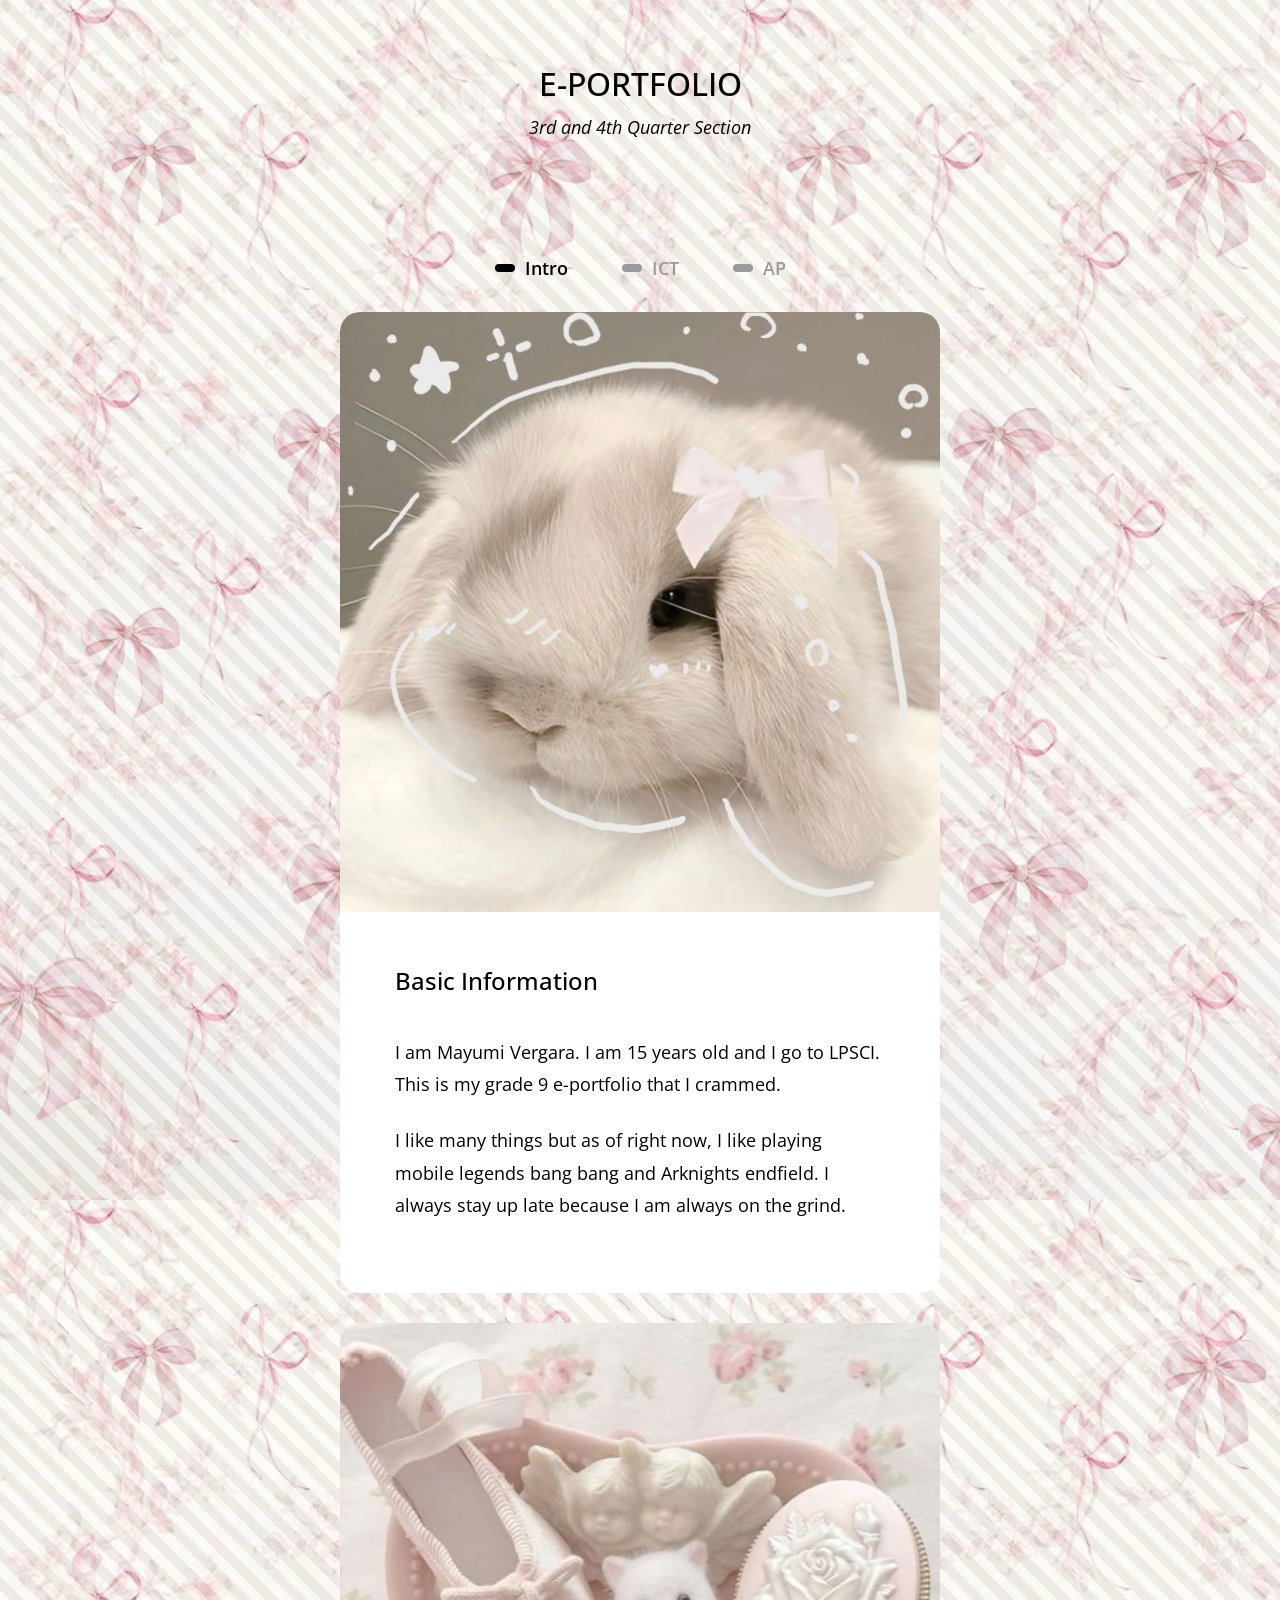
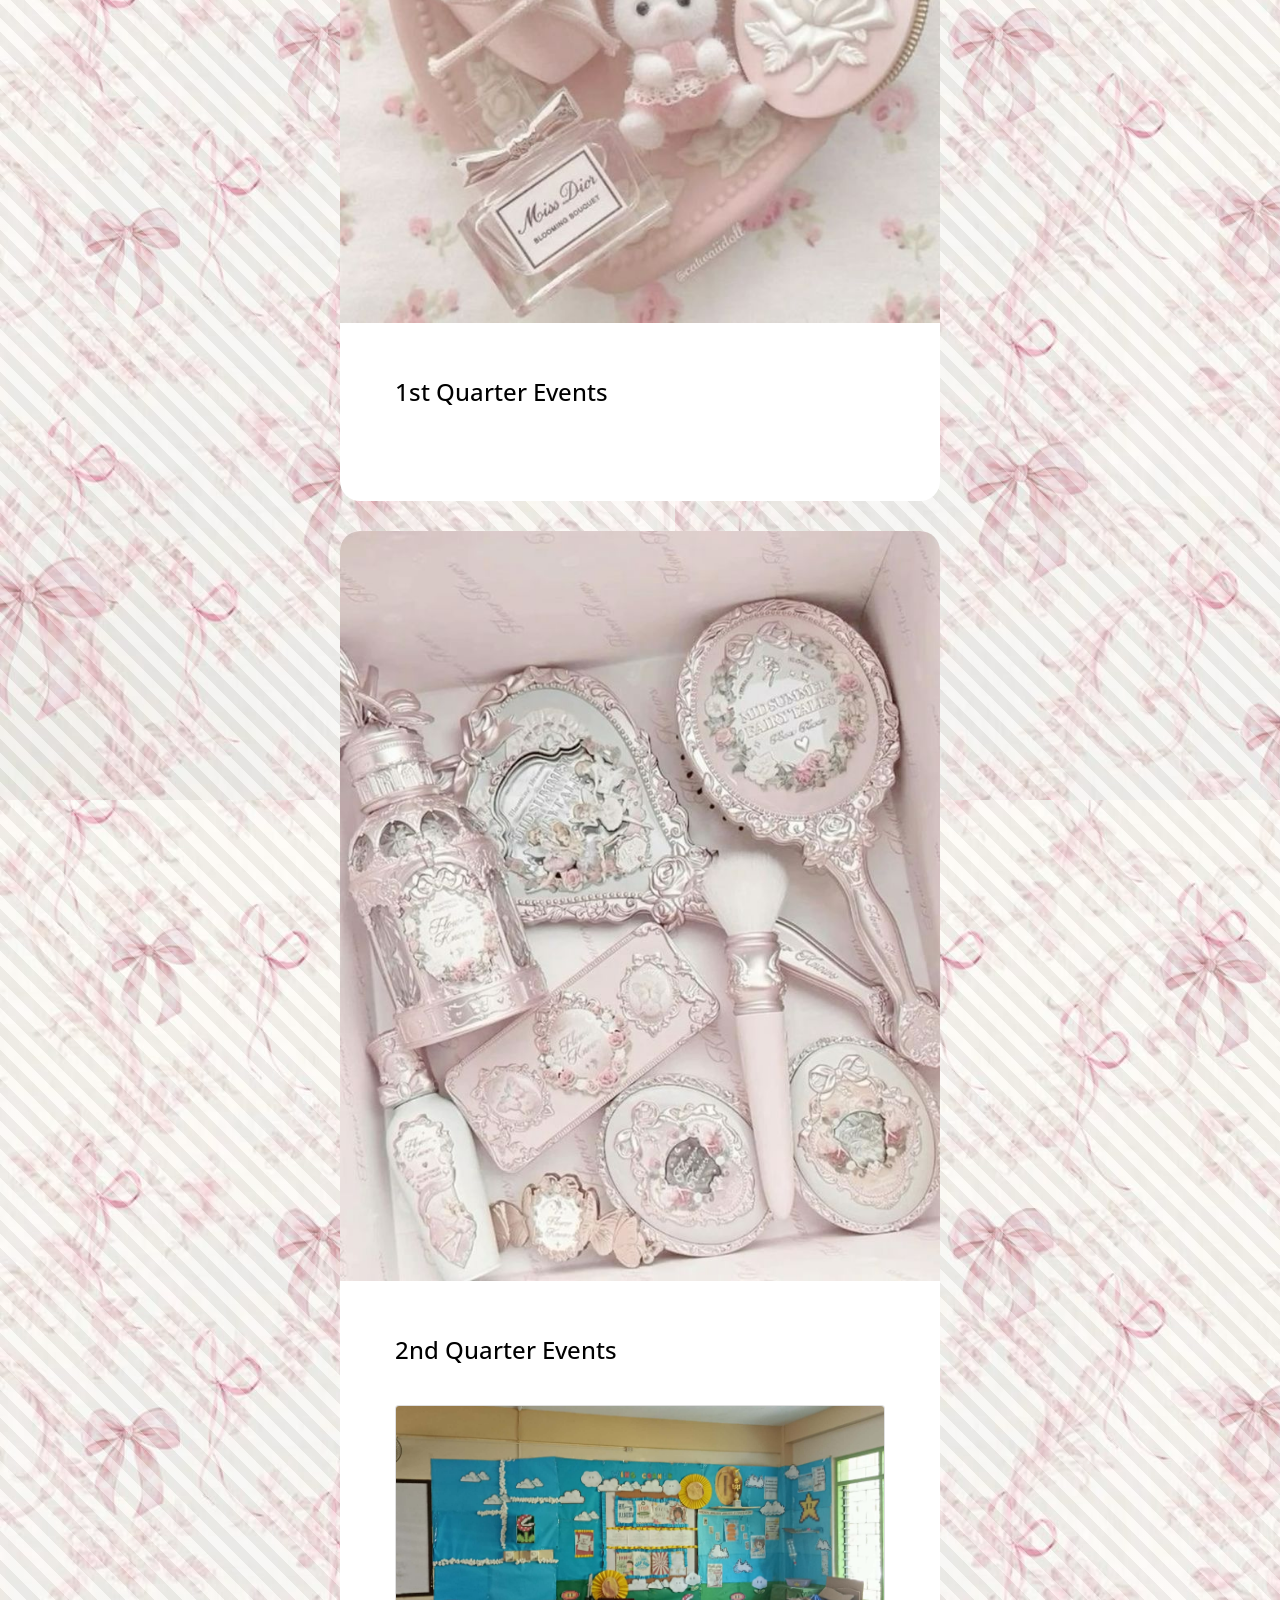
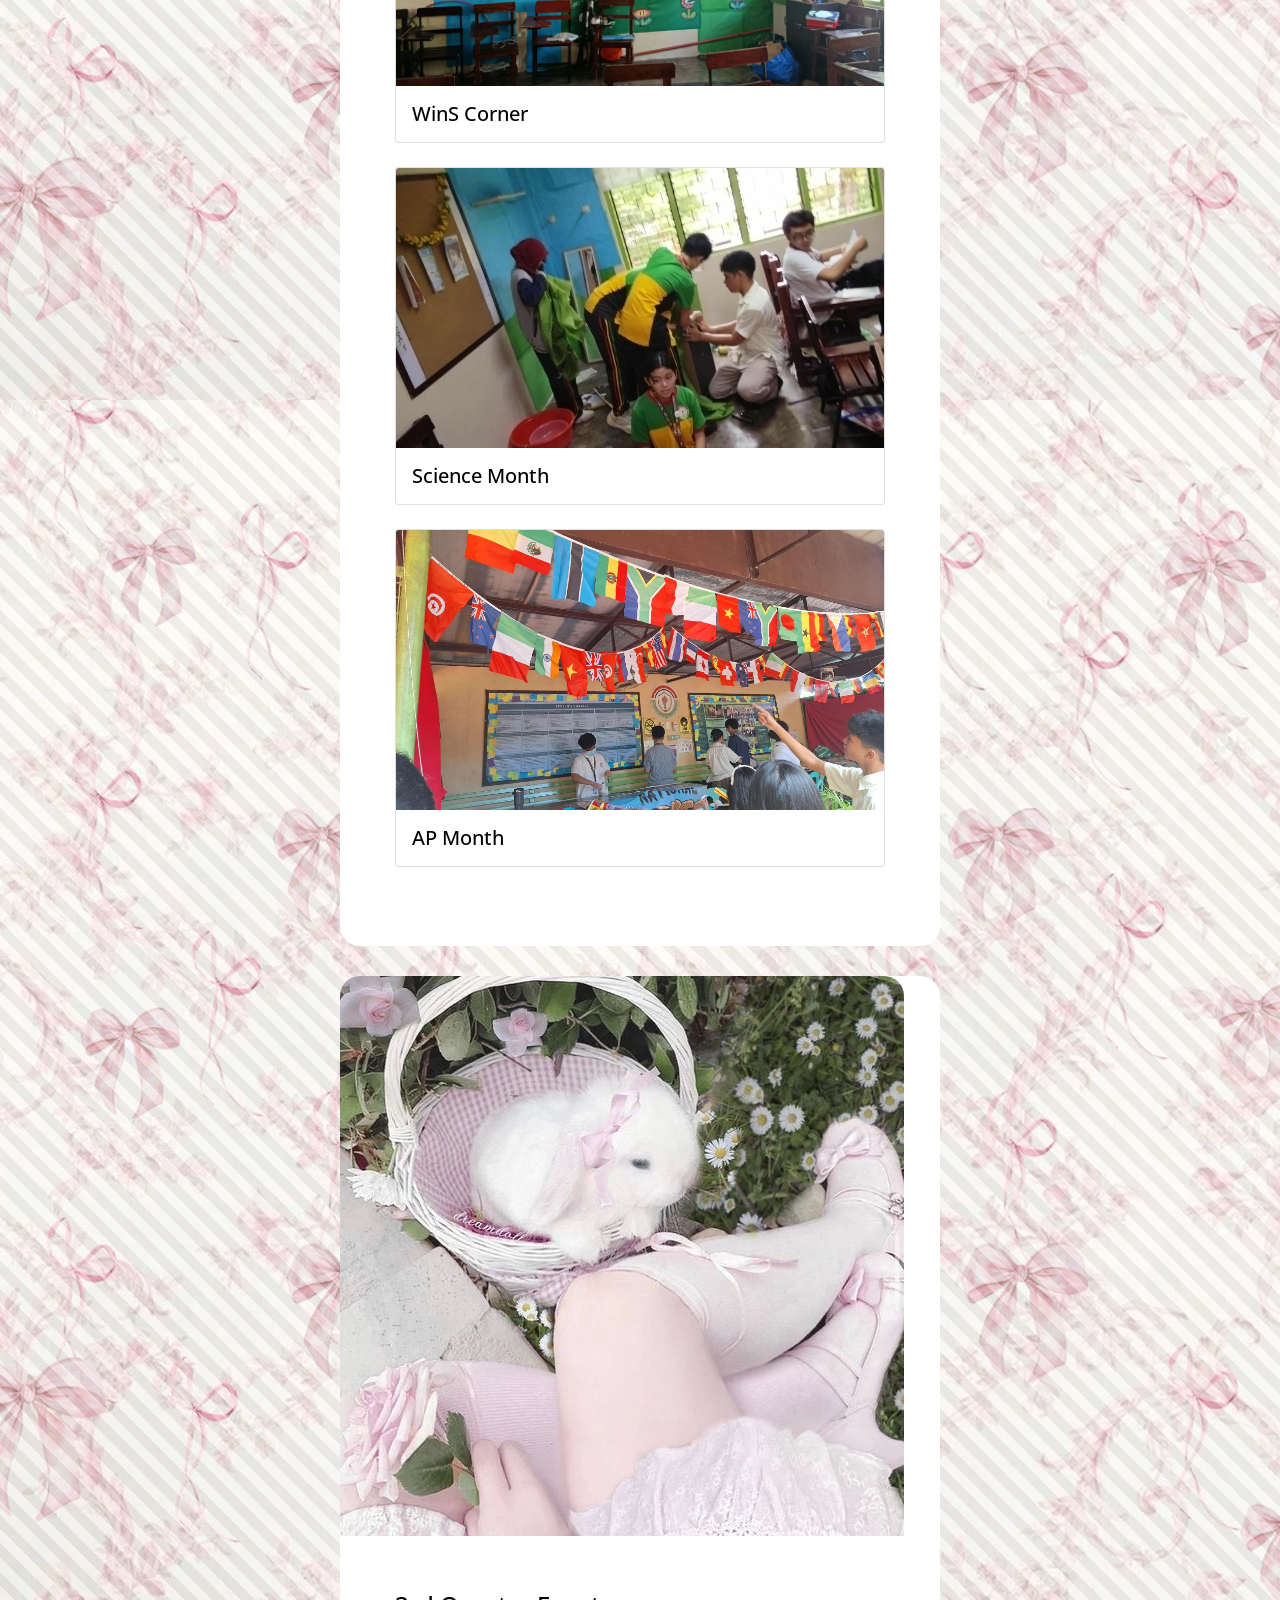
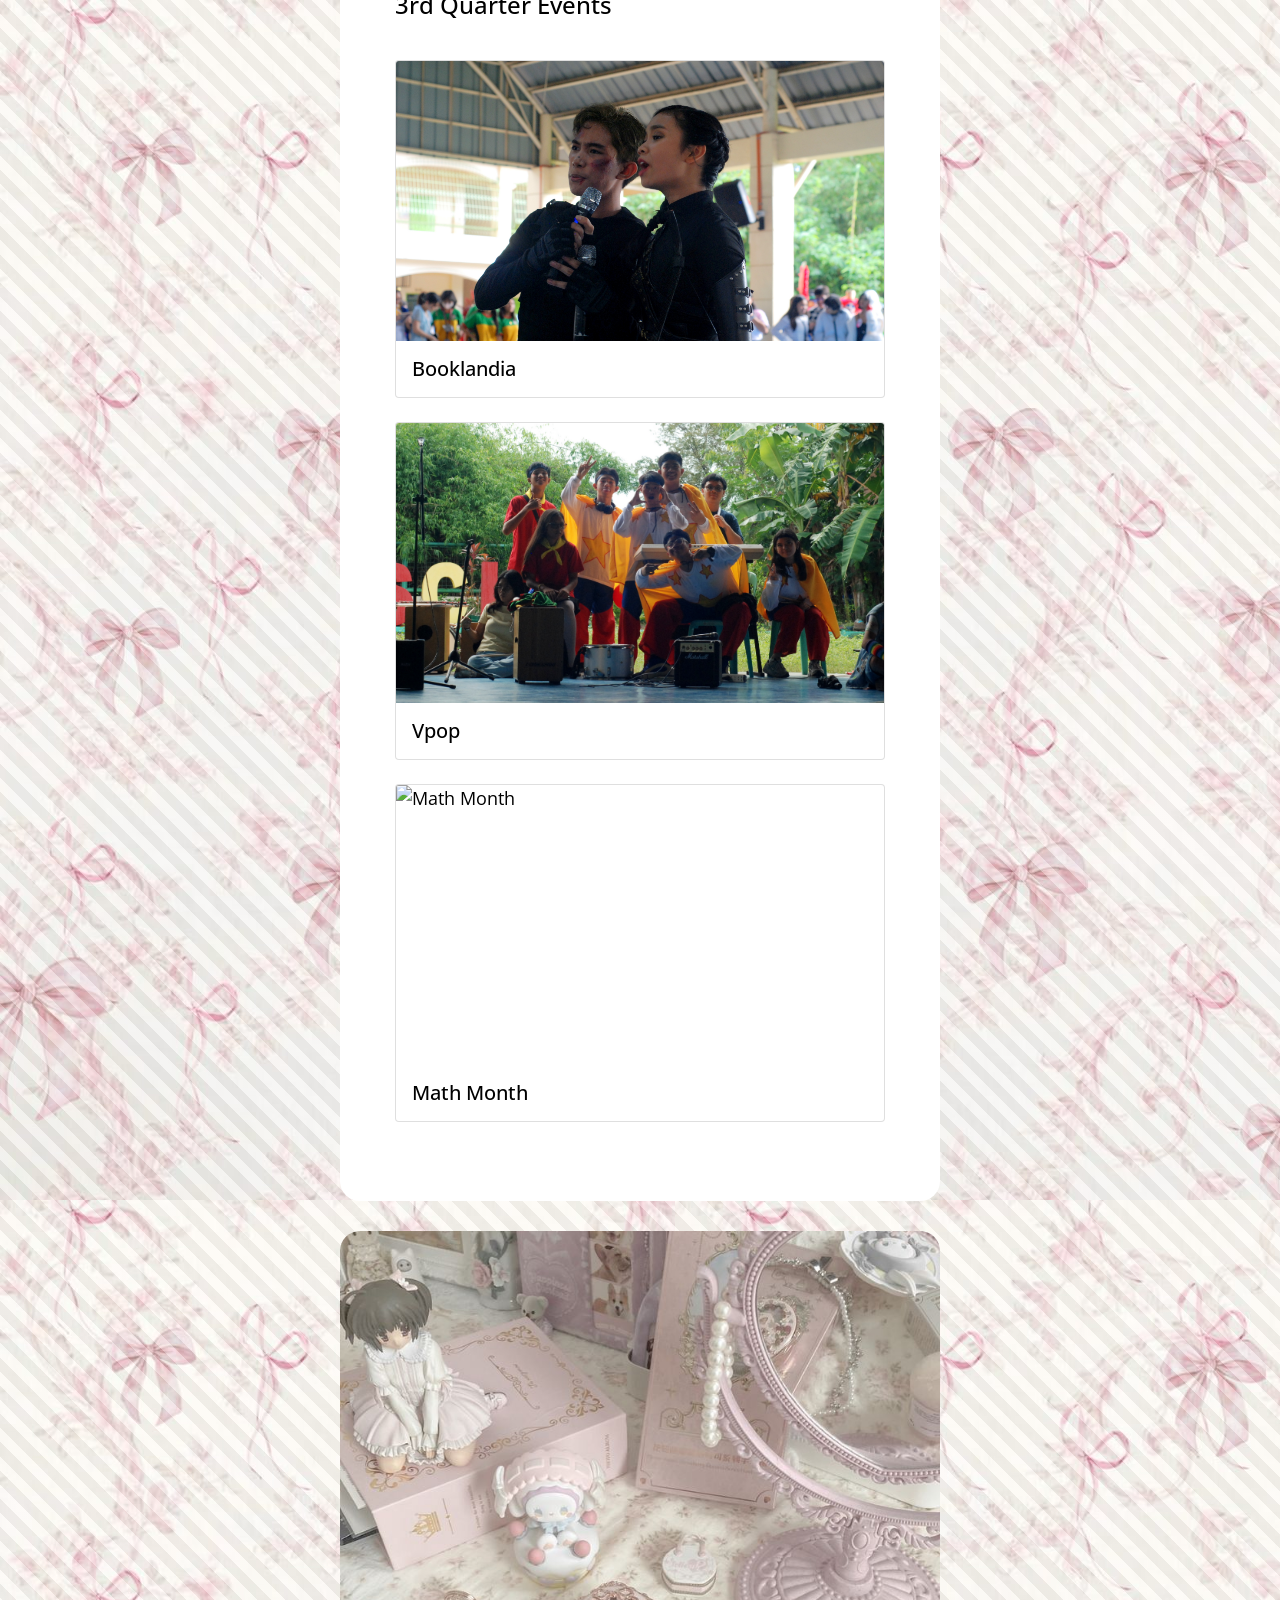
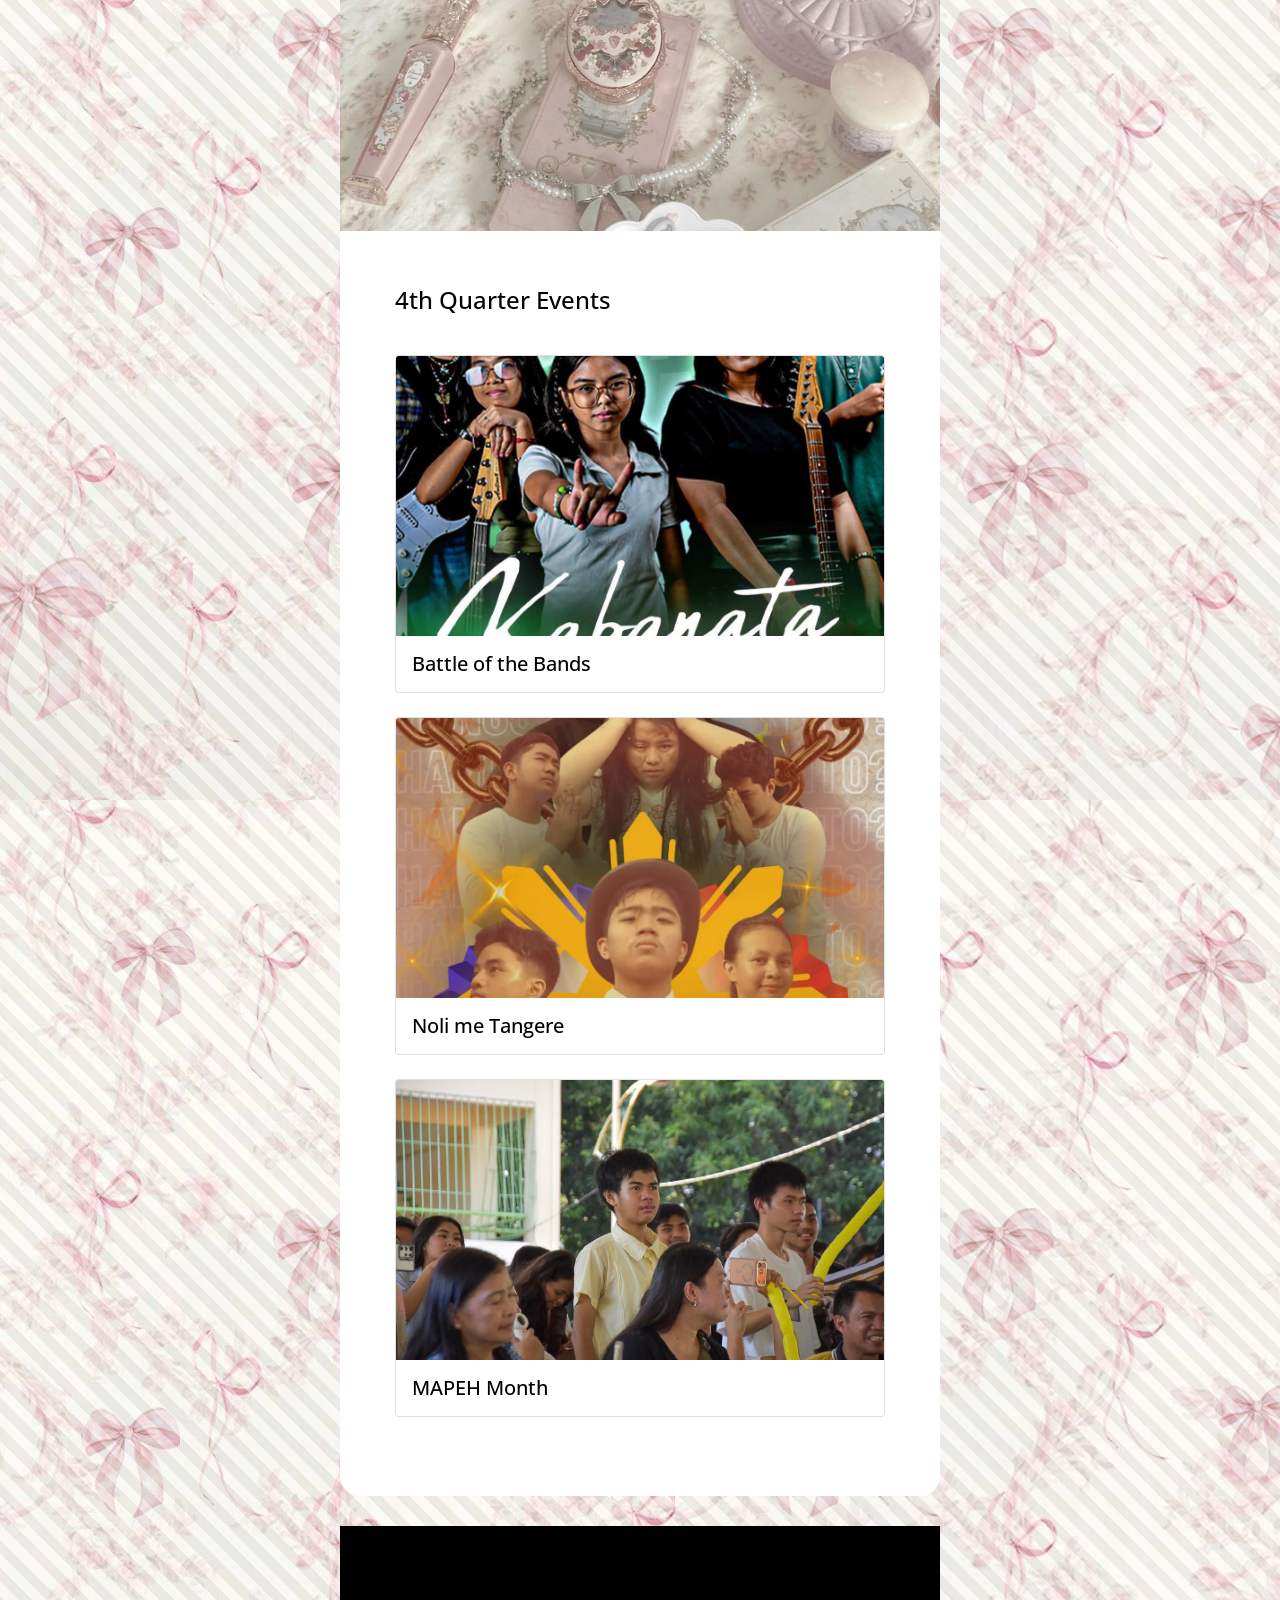
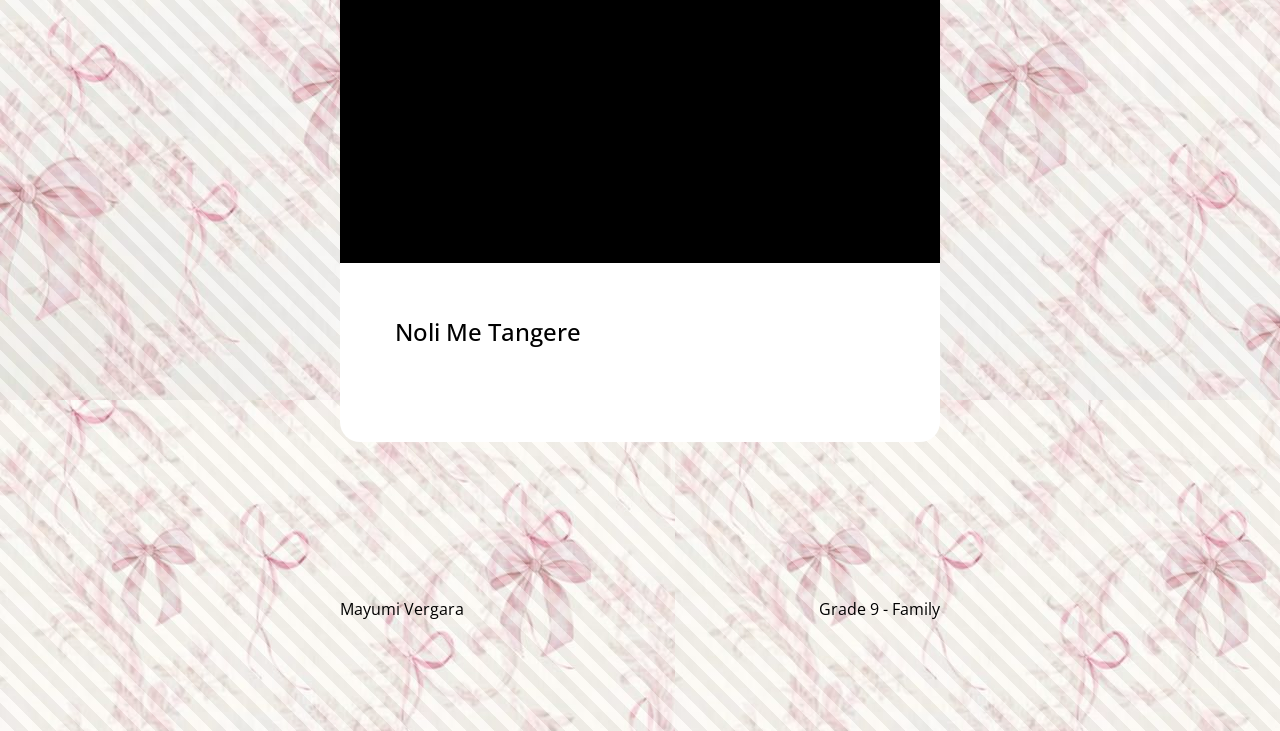
==== index.html @ 9aa6013d "yumi" ====
<!DOCTYPE html>
<html lang="en">

<head>
  <meta charset="UTF-8" />
  <meta name="viewport" content="width=device-width, initial-scale=1.0" />
  <meta http-equiv="X-UA-Compatible" content="ie=edge" />
  <title>E-Portfolio</title>

  <link rel="stylesheet" href="https://fonts.googleapis.com/css?family=Open+Sans:400,600" />
  <link rel="stylesheet" href="css/bootstrap.min.css" />
  <link rel="stylesheet" href="css/templatemo-style.css" />
<!--
Verticard Template
https://templatemo.com/tm-533-verticard
-->
</head>

<body>
  <div class="tm-page-container mx-auto">
    <header class="tm-header text-center">
      <h1 class="tm-title text-uppercase">E-Portfolio</h1>
      <p class="tm-primary-color"><i>3rd and 4th Quarter Section</i></p>
    </header>

    <section class="tm-section">
        <nav class="tm-nav">
            <ul>
                <li class="active">
                    <a href="index.html"><span class="tm-nav-deco"></span>Intro</a>
                </li>
                <li>
                    <a href="gallery.html"><span class="tm-nav-deco"></span>ICT</a>
                </li>
                <li>
                    <a href="contact.html"><span class="tm-nav-deco"></span>AP</a>
                </li>
            </ul>
        </nav>
        <div class="tm-content-container">
            <figure class="mb-0">
                <img src="img/container-1.png" alt="Image" class="img-fluid tm-img" />
            </figure>
            <div class="tm-content">
                <h2 class="tm-page-title">Basic Information</h2>
                <p class="mb-4">
                    I am Mayumi Vergara. I am 15 years old and I go to LPSCI. This is my grade 9 e-portfolio that I crammed.
                </p>
                <p>
                    I like many things but as of right now, I like playing mobile legends bang bang
                    and Arknights endfield. I always stay up late because I am always on the grind.
                </p>
            </div>
        </div>

        <div class="tm-content-container">
            <figure class="mb-0">
                <img src="img/container-2.png" alt="Image" class="img-fluid tm-img" />
            </figure>
            <div class="tm-content">
                <h2 class="tm-page-title">1st Quarter Events</h2>
                <p class="mb-4">

                </p>
                <p>

                </p>
            </div>
        </div>

                <div class="tm-content-container">
            <figure class="mb-0">
                <img src="img/container-3.png" alt="Image" class="img-fluid tm-img" />
            </figure>
            <div class="tm-content">
                <h2 class="tm-page-title">2nd Quarter Events</h2>
                <div class="row">
                    <div class="col-12 mb-4">
                        <div class="card">
                            <img src="img/WinSCorner.png" alt="WinS Corner" class="card-img-top" />
                            <div class="card-body p-3">
                                <h3 class="h5 mb-0">WinS Corner</h3>
                            </div>
                        </div>
                    </div>
                    <div class="col-12 mb-4">
                        <div class="card">
                            <img src="img/science-month.png" alt="Science Month" class="card-img-top" />
                            <div class="card-body p-3">
                                <h3 class="h5 mb-0">Science Month</h3>
                            </div>
                        </div>
                    </div>
                    <div class="col-12 mb-4">
                        <div class="card">
                            <img src="img/ap-month.png" alt="AP Month" class="card-img-top" />
                            <div class="card-body p-3">
                                <h3 class="h5 mb-0">AP Month</h3>
                            </div>
                        </div>
                    </div>
                </div>
            </div>
        </div>

        <div class="tm-content-container">
            <figure class="mb-0">
                <img src="img/container-4.png" alt="Image" class="img-fluid tm-img" />
            </figure>
            <div class="tm-content">
                <h2 class="tm-page-title">3rd Quarter Events</h2>
                <div class="row">
                    <div class="col-12 mb-4">
                        <div class="card">
                            <img src="img/booklandia.png" alt="Booklandia" class="card-img-top" />
                            <div class="card-body p-3">
                                <h3 class="h5 mb-0">Booklandia</h3>
                            </div>
                        </div>
                    </div>
                    <div class="col-12 mb-4">
                        <div class="card">
                            <img src="img/vpop.png" alt="Vpop" class="card-img-top" />
                            <div class="card-body p-3">
                                <h3 class="h5 mb-0">Vpop</h3>
                            </div>
                        </div>
                    </div>
                    <div class="col-12 mb-4">
                        <div class="card">
                            <img src="img/math-month.png" alt="Math Month" class="card-img-top" />
                            <div class="card-body p-3">
                                <h3 class="h5 mb-0">Math Month</h3>
                            </div>
                        </div>
                    </div>
                </div>
            </div>
        </div>

        <div class="tm-content-container">
            <figure class="mb-0">
                <img src="img/container-5.png" alt="Image" class="img-fluid tm-img" />
            </figure>
            <div class="tm-content">
                <h2 class="tm-page-title">4th Quarter Events</h2>
                <div class="row">
                    <div class="col-12 mb-4">
                        <div class="card">
                            <img src="img/botb.png" alt="Battle of the Bands" class="card-img-top" />
                            <div class="card-body p-3">
                                <h3 class="h5 mb-0">Battle of the Bands</h3>
                            </div>
                        </div>
                    </div>
                    <div class="col-12 mb-4">
                        <div class="card">
                            <img src="img/noli-me-tangere.png" alt="Noli me Tangere" class="card-img-top" />
                            <div class="card-body p-3">
                                <h3 class="h5 mb-0">Noli me Tangere</h3>
                            </div>
                        </div>
                    </div>
                    <div class="col-12 mb-4">
                        <div class="card">
                            <img src="img/mapeh-month.png" alt="MAPEH Month" class="card-img-top" />
                            <div class="card-body p-3">
                                <h3 class="h5 mb-0">MAPEH Month</h3>
                            </div>
                        </div>
                    </div>
                </div>
            </div>
        </div>

<div class="tm-content-container">
  <figure class="mb-0">
    <!-- Responsive YouTube embed -->
    <div class="video-container">
      <iframe 
        src="https://www.youtube.com/embed/VIDEO_ID" 
        title="YouTube video player" 
        frameborder="0" 
        allow="accelerometer; autoplay; clipboard-write; encrypted-media; gyroscope; picture-in-picture" 
        allowfullscreen>
      </iframe>
    </div>
  </figure>
  <div class="tm-content">
    <h2 class="tm-page-title">Noli Me Tangere</h2>
    <p class="mb-4">
      <!-- Your description here -->
    </p>
    <p>
      <!-- Additional text here -->
    </p>
  </div>
</div>


    </section>

    <footer>
      <span>Mayumi Vergara</span>
      <span>Grade 9 - Family</span>
    </footer>
  </div>
</body>

</html>
---- css/templatemo-style.css ----
/*
Verticard Template
https://templatemo.com/tm-533-verticard
*/

body {
  font-family: "Open Sans", Arial, Helvetica, sans-serif;
  font-size: 18px;
  font-weight: 400;
  overflow-x: hidden;
  background: 
    repeating-linear-gradient(
      45deg,
      rgba(255, 255, 255, 0.25),
      rgba(255, 255, 255, 0.25) 10px,
      rgba(0, 0, 0, 0.05) 10px,
      rgba(0, 0, 0, 0.05) 20px
    ),
    url("../img/bg.jpg") repeat;
  color: #000000;
}

a {
  transition: all 0.3s ease;
}

a:hover,
a:focus {
  text-decoration: none;
}

p {
  line-height: 1.8;
}

.tm-primary-color {
  color: #000000;
}

.tm-secondary-color {
  color: #000000;
}


.tm-page-container {
  max-width: 600px;
  width: 100%;
}

.gallery-page .tm-page-container {
  max-width: none;
  padding: 0 30px;
  height: 100vh;
  overflow: hidden;
}

.gallery-page .tm-page-grid {
  display: flex;
  height: 100%;
  gap: 30px;
  align-items: flex-start;
}

.gallery-page .tm-page-main {
  flex: 0 0 50%;
  min-width: 300px;
  height: 100%;
  overflow-y: auto;
  padding-right: 10px;
}

.gallery-page .tm-page-sidebar {
  flex: 0 0 50%;
  min-width: 300px;
  height: 100%;
  position: sticky;
  top: 0;
  display: flex;
  flex-direction: column;
  overflow: hidden;
}

@media (max-width: 900px) {
  .gallery-page .tm-page-grid {
    flex-direction: column;
  }

  .gallery-page .tm-page-main,
  .gallery-page .tm-page-sidebar {
    flex: 1 1 100%;
    min-width: auto;
  }
}

.gallery-page .tm-page-sidebar .tm-lesson-info {
  flex: none;
  max-height: calc(100vh - 180px);
  overflow-y: auto;
  padding-right: 10px;
}

.gallery-page .tm-page-sidebar footer {
  margin-top: auto;
  padding-top: 16px;
  padding-bottom: 8px;
  text-align: center;
}

.tm-lesson-info {
  position: relative;
  width: 100%;
  padding: 18px;
  background: rgba(255, 255, 255, 0.95);
  border: 1px solid rgba(0, 0, 0, 0.12);
  border-radius: 14px;
  box-shadow: 0 20px 40px rgba(0, 0, 0, 0.12);
  overflow-y: auto;
  font-size: 0.95rem;
  max-height: 70vh;
}

.tm-lesson-info h3 {
  margin-top: 0;
  margin-bottom: 0.5rem;
  font-size: 1.1rem;
}

.tm-lesson-info p {
  margin: 0.35rem 0;
}

.tm-section {
  margin-bottom: 155px;
  position: relative;
}

.tm-content-container {      
  border-radius: 20px;
  background-color: white;
  margin-bottom: 30px;
}

.tm-nav {
  position: relative;       /* keep it inside the flow */
  margin: 20px auto;        /* center horizontally */
  display: flex;
  justify-content: center;  /* center the list */
}

.tm-nav ul {
  display: flex;
  gap: 30px;                /* spacing between items */
  padding: 0;
  margin: 0;
}

.tm-nav > ul > li {
  list-style: none;
}

.tm-nav > ul > li > a {
  display: flex;
  align-items: center;
  padding: 10px 12px;
  color: #999A9B;
  text-decoration: none;
  font-weight: 600;
  transition: color 0.2s;
}

.tm-nav > ul > li.active > a,
.tm-nav > ul > li > a:hover,
.tm-nav > ul > li > a:focus {
  color: #000000;
}

.tm-nav-deco {
  display: inline-block;
  width: 20px;
  height: 8px;
  background-color: #999A9B;
  margin-right: 10px;
  border-radius: 4px;
  transition: background-color 0.2s;
}

.tm-nav > ul > li.active > a > .tm-nav-deco,
.tm-nav > ul > li:hover > a > .tm-nav-deco {
  background-color: #000000;
}


.tm-content {  
  padding: 55px;
}

.tm-header {
  padding: 65px 15px;
}

.tm-title {
  font-size: 2rem;
  color: #000000;
}

.tm-page-title {
  font-size: 1.5rem;
  margin-bottom: 40px;
  color: #000000;
}

.tm-img {
  border-top-left-radius: 20px;
  border-top-right-radius: 20px;  
}

.card-img-top {
  width: 100%;
  height: 280px;
  object-fit: cover;
}

footer {
  font-size: 1rem;
  display: flex;
  justify-content: space-between;
  padding-bottom: 50px;
  color: #000000;
}

.tm-footer-link {
  color: #000000;
}

/* 
  Gallery Item Hover Effect
  https://tympanus.net/codrops/2014/06/19/ideas-for-subtle-hover-effects/
*/

/* Common style */
.tm-gallery-item figure {
	position: relative;	
	overflow: hidden;
	margin-bottom: 0;
	background: #000000;
	text-align: center;
	cursor: pointer;
}

.tm-gallery-item figure img {
	position: relative;
	display: block;
	min-height: 100%;
	max-width: 100%;
	opacity: 0.8;
}

.tm-gallery-item figure figcaption {
	color: #fff;
	text-transform: uppercase;
	font-size: 1.25em;
	-webkit-backface-visibility: hidden;
	backface-visibility: hidden;
}

.tm-gallery-item figure figcaption::before,
.tm-gallery-item figure figcaption::after {
	pointer-events: none;
}

.tm-gallery-item figure figcaption,
.tm-gallery-item figure figcaption > a {
	position: absolute;
	top: 0;
	left: 0;
	width: 100%;
	height: 100%;
}

/* Anchor will cover the whole item by default */
/* For some effects it will show as a button */
.tm-gallery-item figure figcaption > a {
	z-index: 1000;
	text-indent: 200%;
	white-space: nowrap;
	font-size: 0;
	opacity: 0;
}

.tm-gallery-item figure h2 {
	word-spacing: -0.15em;
	font-weight: 300;
}

.tm-gallery-item figure h2 span {	font-weight: 800; }

.tm-gallery-item figure h2,
.tm-gallery-item figure p {
	margin: 0;
}

.tm-gallery-item figure p {
	letter-spacing: 1px;
	font-size: 60.5%;
	max-width: 200px;
	margin: 0 auto;
}

/*---------------*/
/***** Bubba *****/
/*---------------*/

figure.effect-bubba {	background: #9e5406; }

figure.effect-bubba img {
	opacity: 1;
	-webkit-transition: opacity 0.35s;
	transition: opacity 0.35s;
}

figure.effect-bubba:hover img {
	opacity: 0.4;
}

figure.effect-bubba figcaption::before,
figure.effect-bubba figcaption::after {
	position: absolute;
	top: 15px;
	right: 15px;
	bottom: 15px;
	left: 15px;
	content: '';
	opacity: 0;
	-webkit-transition: opacity 0.35s, -webkit-transform 0.35s;
	transition: opacity 0.35s, transform 0.35s;
}

figure.effect-bubba figcaption::before {
	border-top: 1px solid #fff;
	border-bottom: 1px solid #fff;
	-webkit-transform: scale(0,1);
	transform: scale(0,1);
}

figure.effect-bubba figcaption::after {
	border-right: 1px solid #fff;
	border-left: 1px solid #fff;
	-webkit-transform: scale(1,0);
	transform: scale(1,0);
}

figure.effect-bubba h2 {
	font-size: 1.5rem;	
	-webkit-transition: -webkit-transform 0.35s;
	transition: transform 0.35s;
	-webkit-transform: translate3d(0,-5px,0);
	transform: translate3d(0,-5px,0);
	opacity: 0;
}

figure.effect-bubba p {
	width: 100%;
	padding: 10px;
	opacity: 0;
	-webkit-transition: opacity 0.35s, -webkit-transform 0.35s;
	transition: opacity 0.35s, transform 0.35s;
	-webkit-transform: translate3d(0,20px,0);
	transform: translate3d(0,20px,0);
}

figure.effect-bubba:hover figcaption::before,
figure.effect-bubba:hover figcaption::after {
	opacity: 1;
	-webkit-transform: scale(1);
	transform: scale(1);
}

figure.effect-bubba:hover h2,
figure.effect-bubba:hover p {
	opacity: 1;
	-webkit-transform: translate3d(0,0,0);
	transform: translate3d(0,0,0);
}

.tm-gallery {
  margin-top: 40px;
  margin-left: -30px;
  margin-right: -30px;
  margin-bottom: -20px;
}

.tm-gallery-item {
	margin-top: 15px;
	margin-bottom: 15px;
	max-width: 270px;
}

.tm-content-2 {
	padding-left: 45px;
	padding-right: 45px;
}

figcaption {
	display: flex;
	flex-direction: column;
	align-items: center;
	justify-content: center;
}

.tm-img-overlay-wrap {
	position: relative;
	min-height: 280px;
	background-image: url(../img/contact.jpg);
	background-repeat: no-repeat;
	background-size: cover;
	border-top-left-radius: 20px;
	border-top-right-radius: 20px;
}

.tm-img-overlay {
	border-top-left-radius: 20px;
	border-top-right-radius: 20px;
	position: absolute;
	top: 0;
	left: 0;
	width: 100%;
	height: 100%;
	background-color: rgba(0,0,0,0.5);
}

.tm-img-overlay-text {
	position: relative;
	z-index: 1000;
}

.tm-contact-form {
	max-width: 380px;
}

.form-group {
	margin-bottom: 35px;
}

.btn {
	font-size: 1.1rem;
	padding: 10px 35px;
	border: none;
}

.btn-primary {
	background-color: #000000;
}

.btn-primary:hover,
.btn-primary:focus {
	background-color: #000000;
}

.tm-small {
	font-size: 90%;
}

@media (max-width: 945px) {
  .tm-nav {
    position: static;
  }

  .tm-page-container {
    padding-left: 15px;
    padding-right: 15px;
  }
}

@media (max-width: 575px) {
	.tm-gallery-item {
		max-width: 100%;
		height: auto;
	}
}

@media (max-width: 480px) {
  footer {
    display: block;
  }

  footer span {
    display: block;
    padding: 15px;
  }
}
/* Page grid layout */
/* Page grid layout */
/* Page grid layout */
.tm-page-grid {
    display: flex;
    gap: 40px; /* space between main and sidebar */
}

/* Main content */
.tm-page-main {
    flex: 3;
    margin-bottom: 120px;
}

/* Sidebar box */
.tm-page-sidebar {
    flex: 0 0 200px;             /* smaller fixed width */
    background: #ffffff;
    padding: 14px;               /* tighter padding */
    border-radius: 10px;
    position: sticky;
    top: 20px;
    height: fit-content;
    margin-right: 80px;          /* floats further away from right edge */
    opacity: 0.75;               /* softer transparency */
    box-shadow: 0 8px 18px rgba(0,0,0,0.15); /* stronger shadow for floating effect */
    border: 1px solid #ddd;      /* subtle border */
}


/* Lesson info text */
.tm-lesson-info h3 {
    margin-bottom: 10px;
}

.tm-lesson-info p {
    font-size: 14px;
    line-height: 1.5;
}

/* Lesson grid */
.lesson-grid {
    display: grid;
    grid-template-columns: repeat(2, 1fr); /* 2 per row */
    gap: 14px;
    margin-top: 15px;
}

/* Lesson card */
.lesson-card {
    cursor: pointer;
    text-align: center;
    padding: 6px;
}

/* Lesson card images */
.lesson-card img {
    width: 100%;
    max-width: 120px;
    height: 120px;
    object-fit: cover;
    border-radius: 8px;
    display: block;
    margin: auto;
    transition: transform 0.2s;
}

.lesson-card:hover img {
    transform: scale(1.05);
}

/* Label under image */
.lesson-label {
    margin-top: 5px;
    font-size: 12px;
    color: #555;
}

/* Page container spacing */
.tm-page-container {
    padding-bottom: 60px;
}

/* Sidebar content spacing */
#lessonContent {
    padding: 10px;
}
.accordion-item.tm-content-container {
  border: 1px solid #ddd;
  border-radius: 8px;
  margin-bottom: 12px;
  overflow: hidden;
  box-shadow: 0 4px 10px rgba(214, 164, 224, 0.05);
}

.accordion-button {
color:rgb(225 187 195);
  width: 100%;
  text-align: left;
  padding: 12px 15px;
  background-color: #f9f9f9;
  border: none;
  cursor: pointer;
  transition: background-color 0.2s;
  display: flex;
  align-items: center;
  gap: 10px;
  padding: 12px 15px;
}

.accordion-icon {
  height: 100%;        /* match button height */
  max-height: 60px;    /* optional: cap the size */
  width: auto;         /* keep aspect ratio */
  object-fit: cover;   /* crop nicely if needed */
  border-radius: 4px;  /* optional rounded corners */
}


.accordion-button.collapsed {
  background-color: #f9f9f9;
}

.accordion-button:not(.collapsed) {
  background-color: #eaeaea;
}

.accordion-body.tm-content {
  padding: 15px;
  font-size: 14px;
  line-height: 1.6;
  display: none; /* hidden by default */
}

.accordion-collapse.show .accordion-body {
  display: block; /* show when toggled */
}

.video-container {
  position: relative;
  padding-bottom: 56.25%; /* 16:9 aspect ratio */
  height: 0;
  overflow: hidden;
  max-width: 100%;
  background: #000;
}

.video-container iframe {
  position: absolute;
  top: 0;
  left: 0;
  width: 100%;
  height: 100%;
}
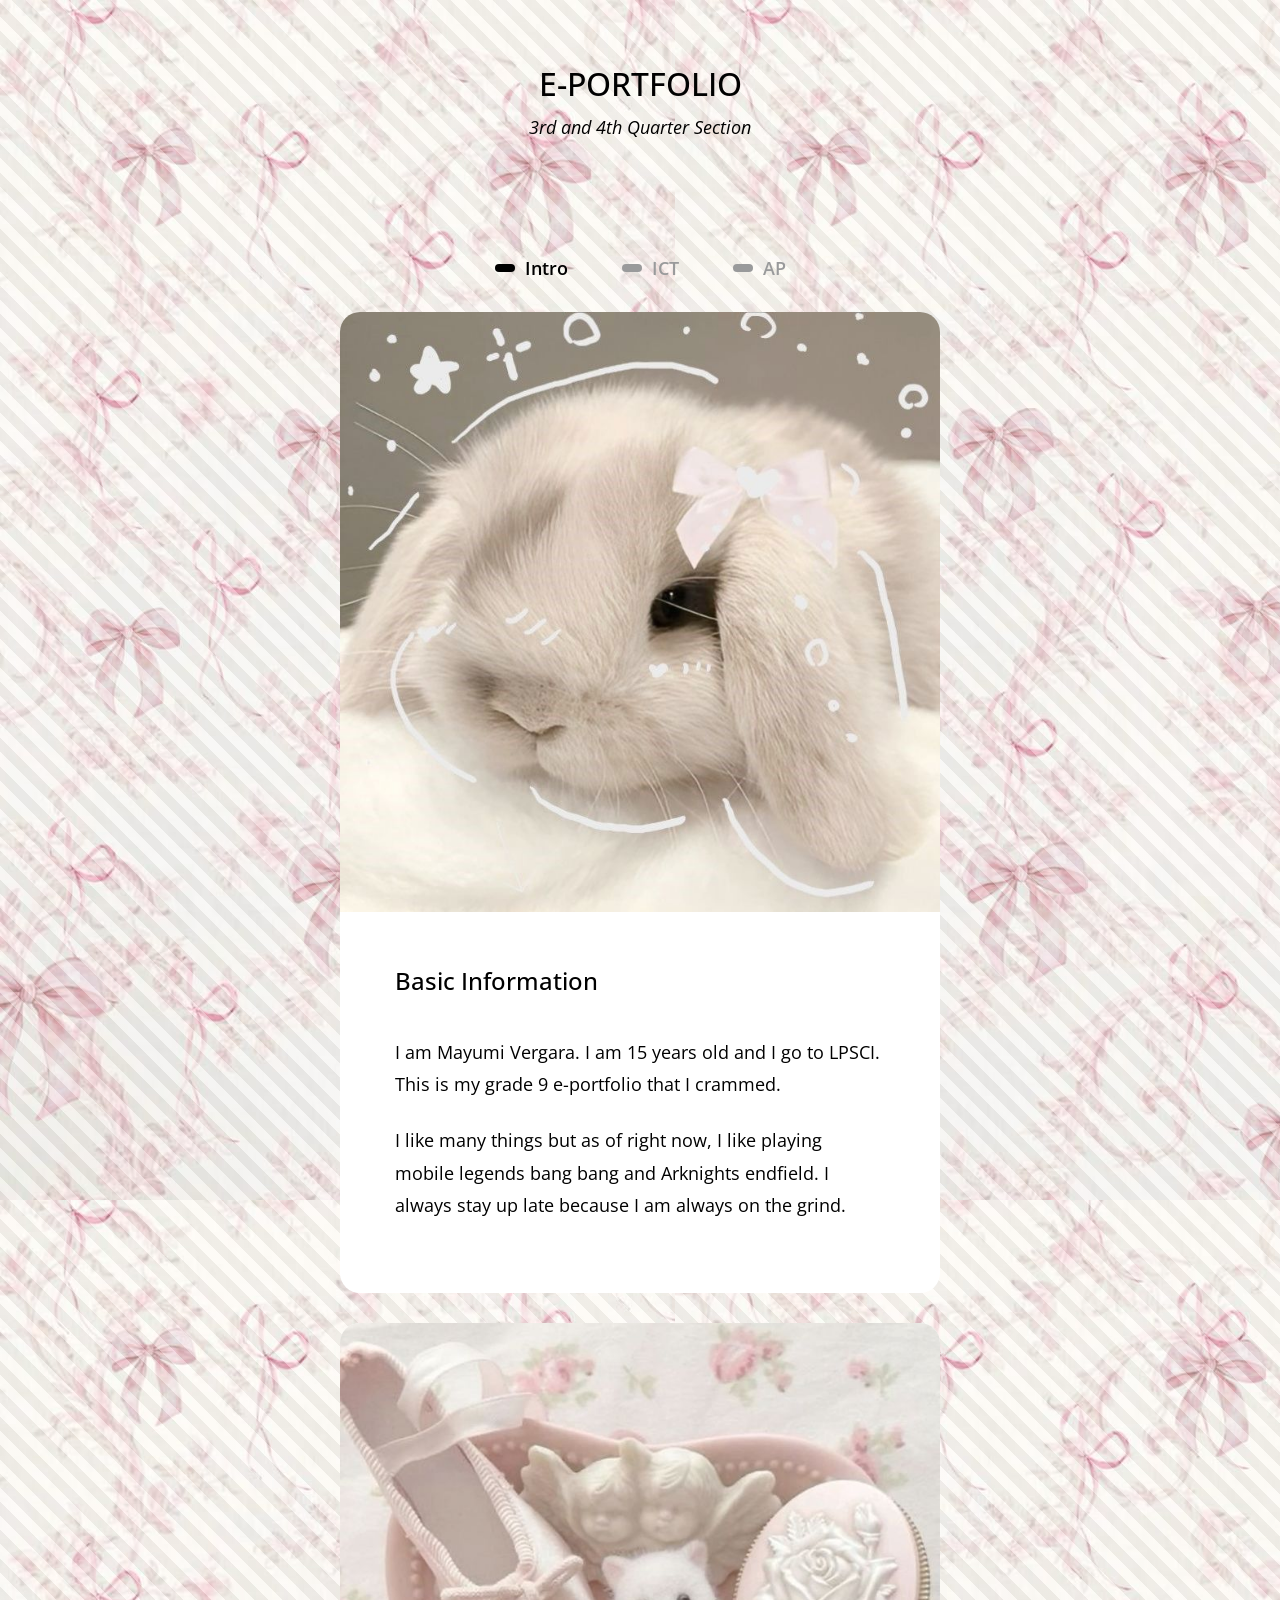
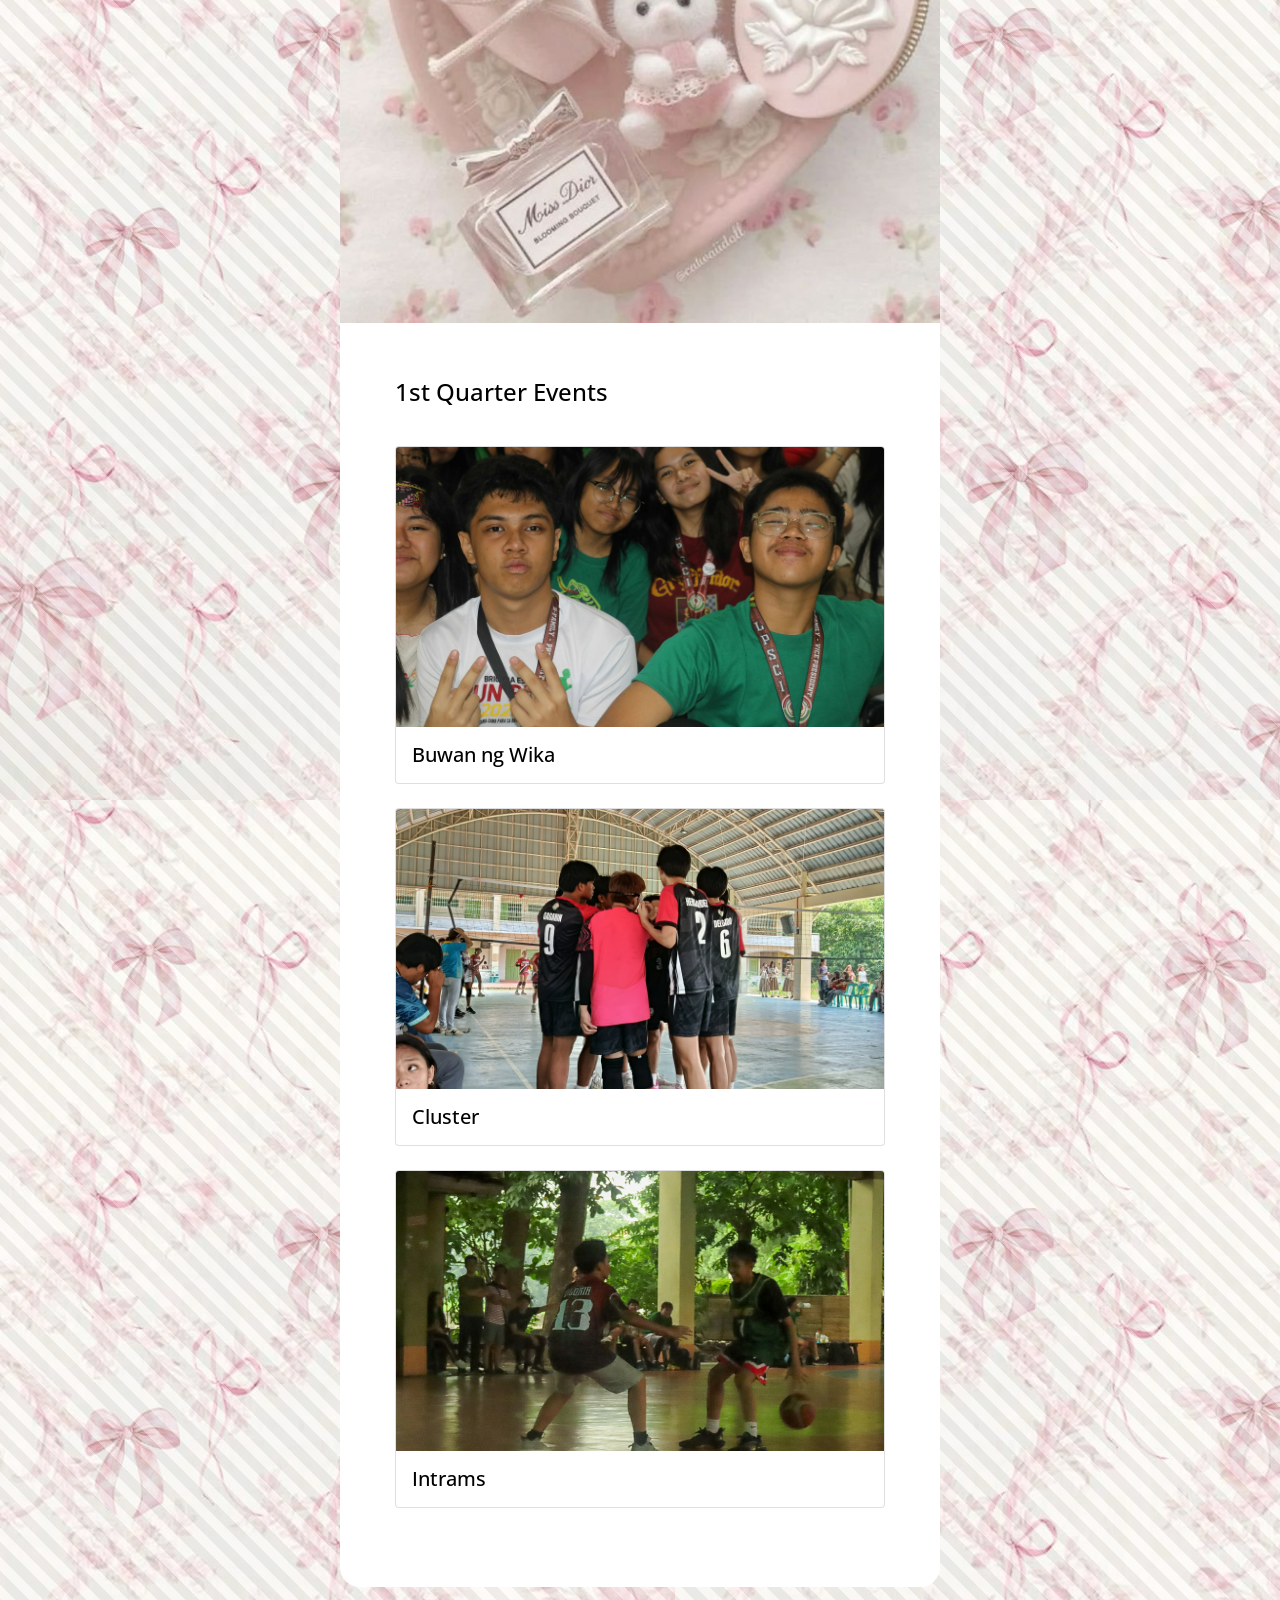
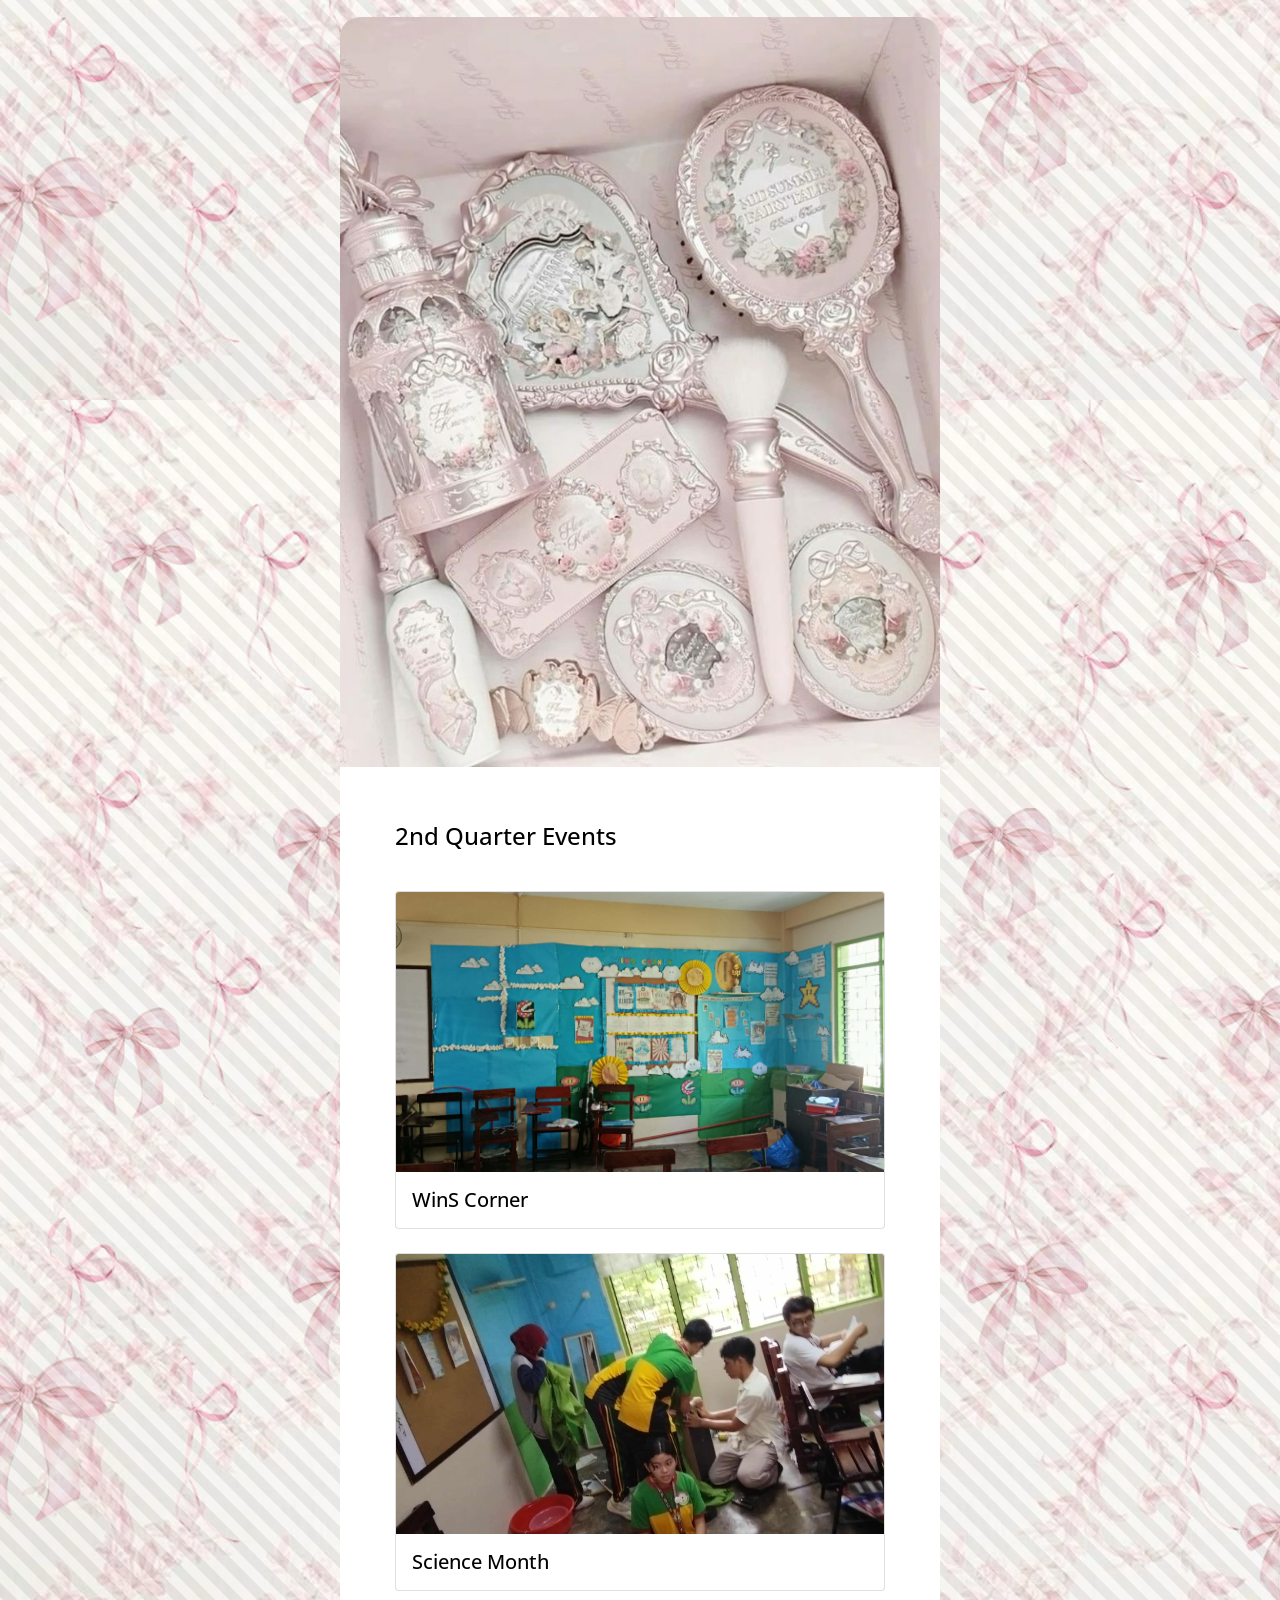
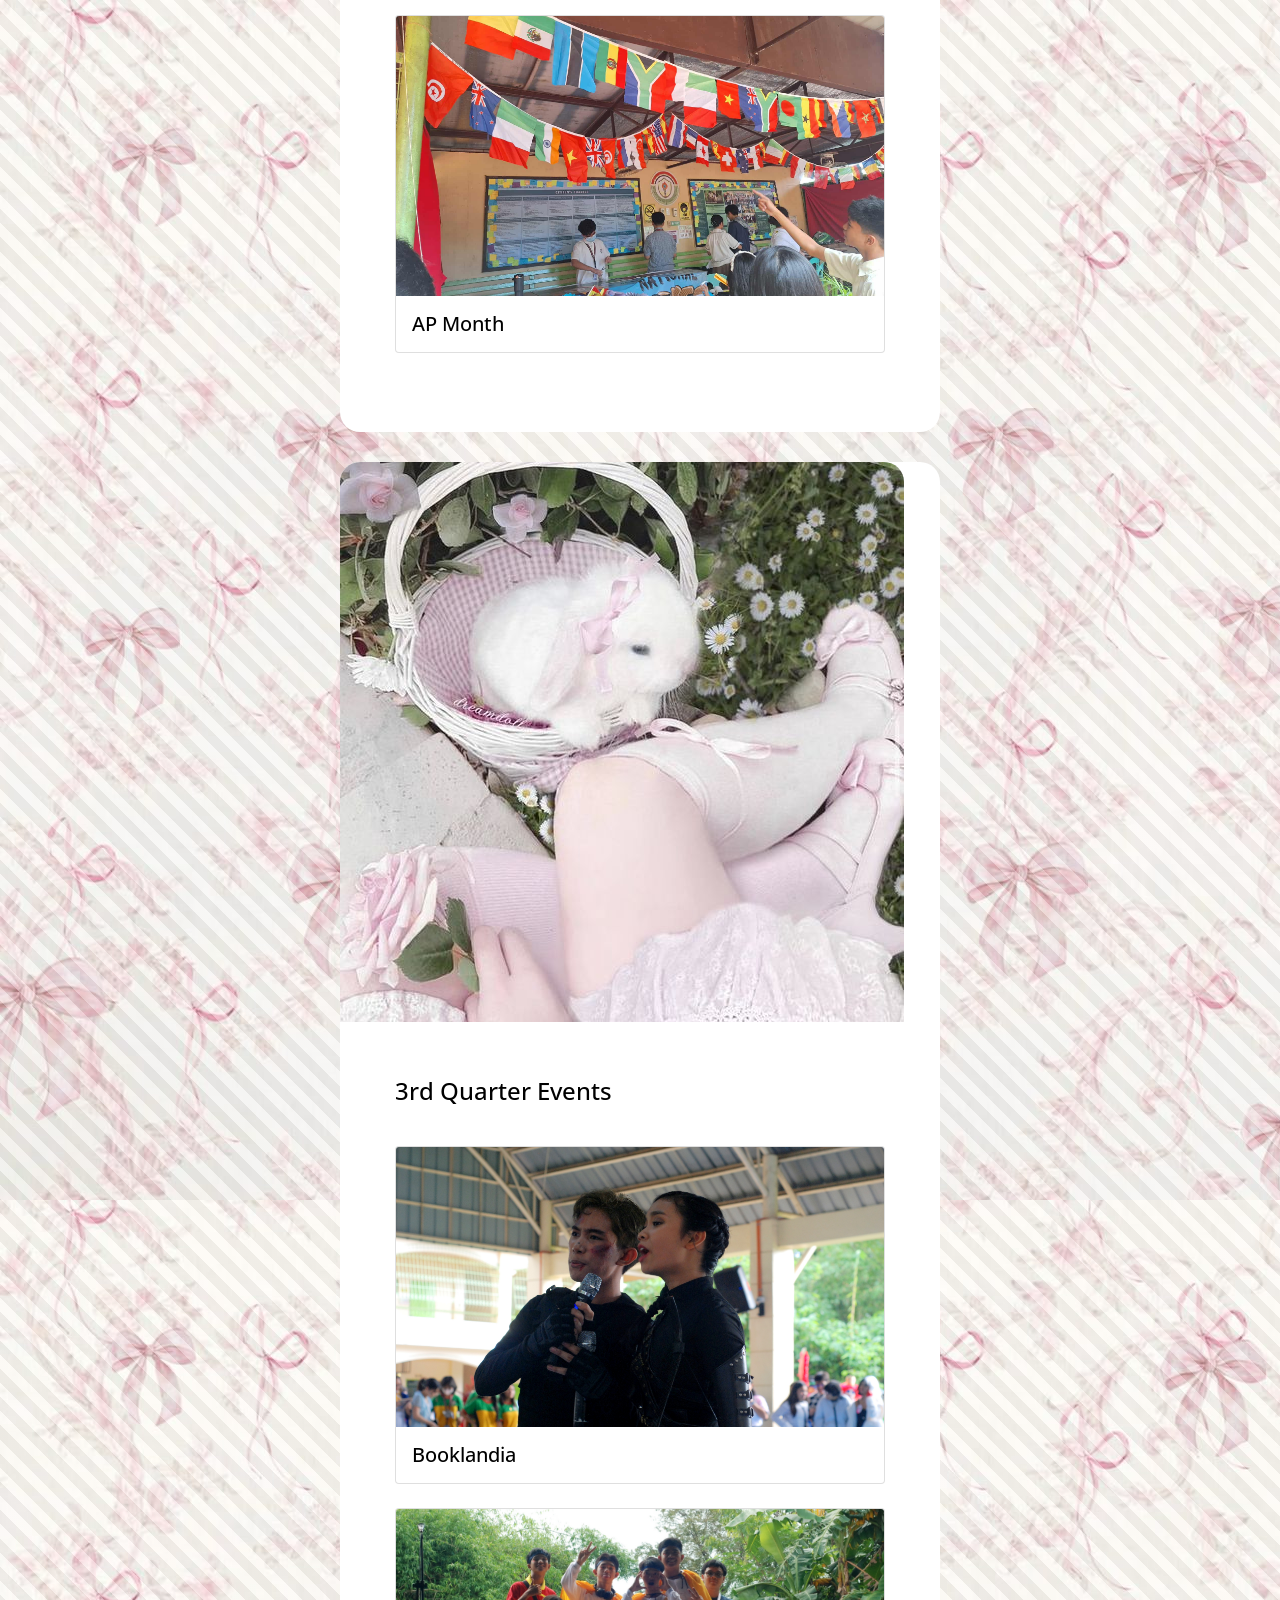
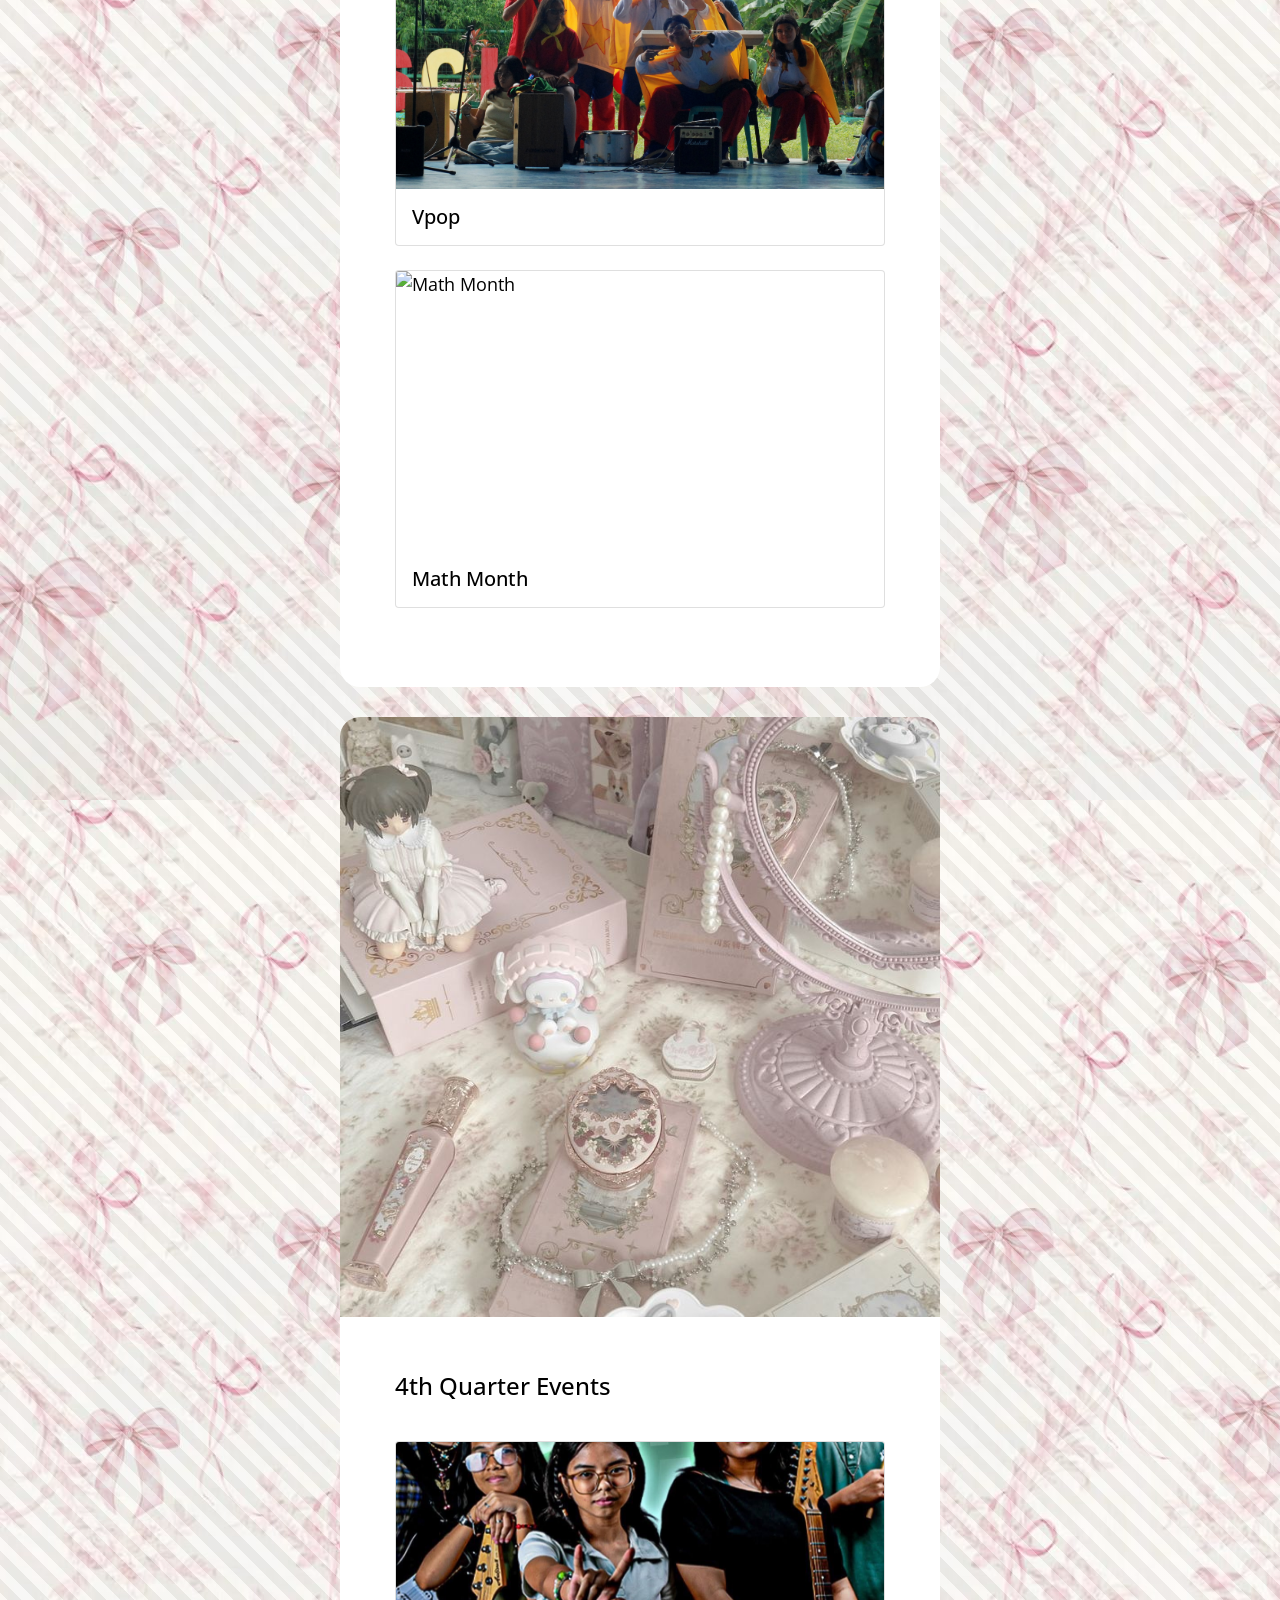
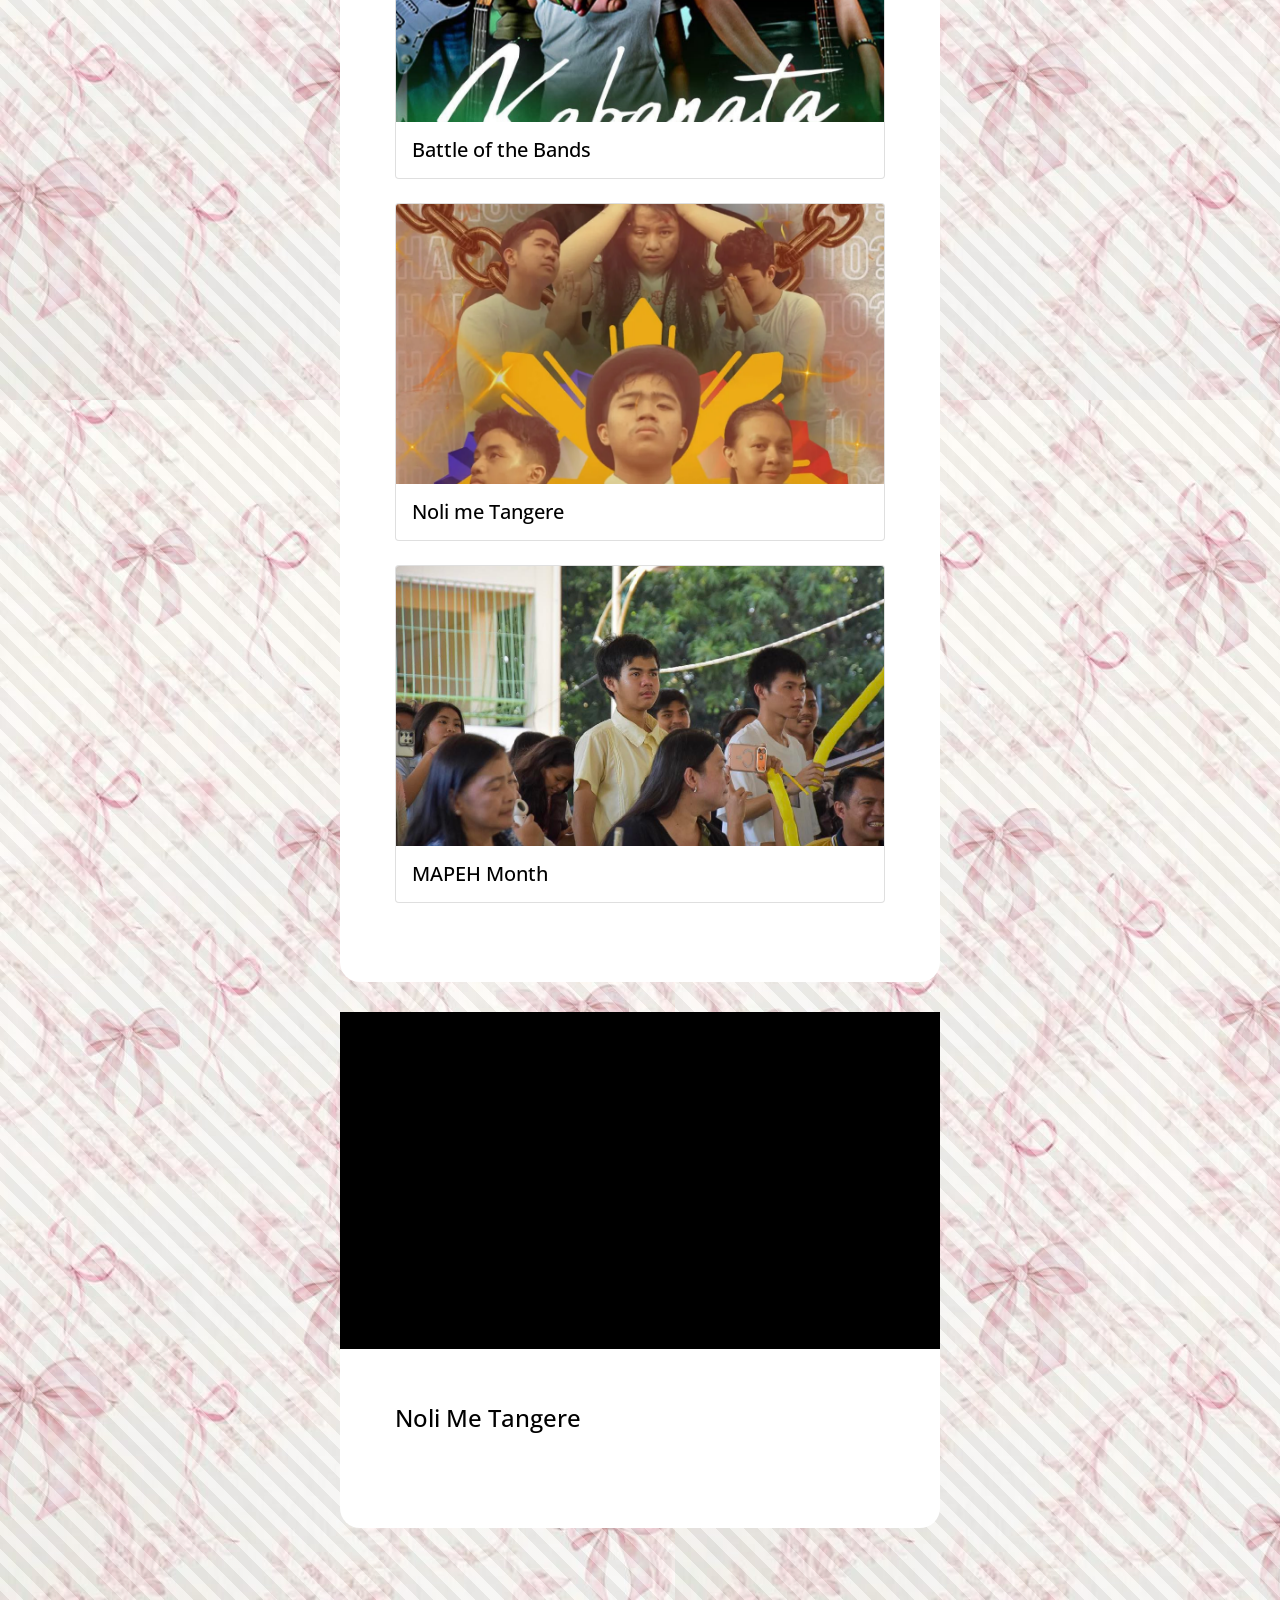
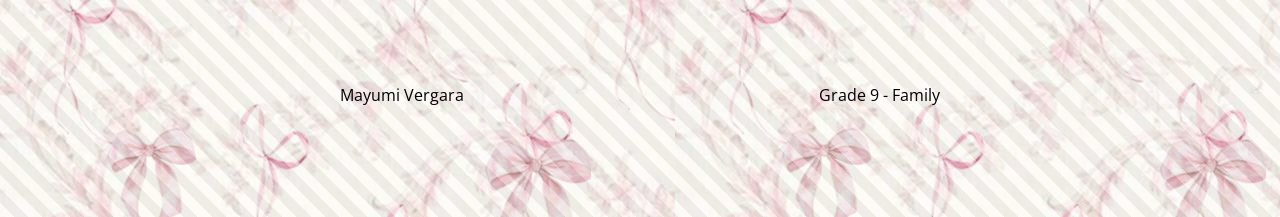
==== commit f61accd6: "dassdas" ====
--- a/index.html
+++ b/index.html
@@ -59,12 +59,32 @@
             </figure>
             <div class="tm-content">
                 <h2 class="tm-page-title">1st Quarter Events</h2>
-                <p class="mb-4">
-
-                </p>
-                <p>
-
-                </p>
+                <div class="row">
+                    <div class="col-12 mb-4">
+                        <div class="card">
+                            <img src="img/BW1.jpg" alt="Buwan ng Wika" class="card-img-top" />
+                            <div class="card-body p-3">
+                                <h3 class="h5 mb-0">Buwan ng Wika</h3>
+                            </div>
+                        </div>
+                    </div>
+                    <div class="col-12 mb-4">
+                        <div class="card">
+                            <img src="img/cluster1.jpg" alt="Cluster" class="card-img-top" />
+                            <div class="card-body p-3">
+                                <h3 class="h5 mb-0">Cluster</h3>
+                            </div>
+                        </div>
+                    </div>
+                    <div class="col-12 mb-4">
+                        <div class="card">
+                            <img src="img/intrams.jpg" alt="Intrams" class="card-img-top" />
+                            <div class="card-body p-3">
+                                <h3 class="h5 mb-0">Intrams</h3>
+                            </div>
+                        </div>
+                    </div>
+                </div>
             </div>
         </div>
 
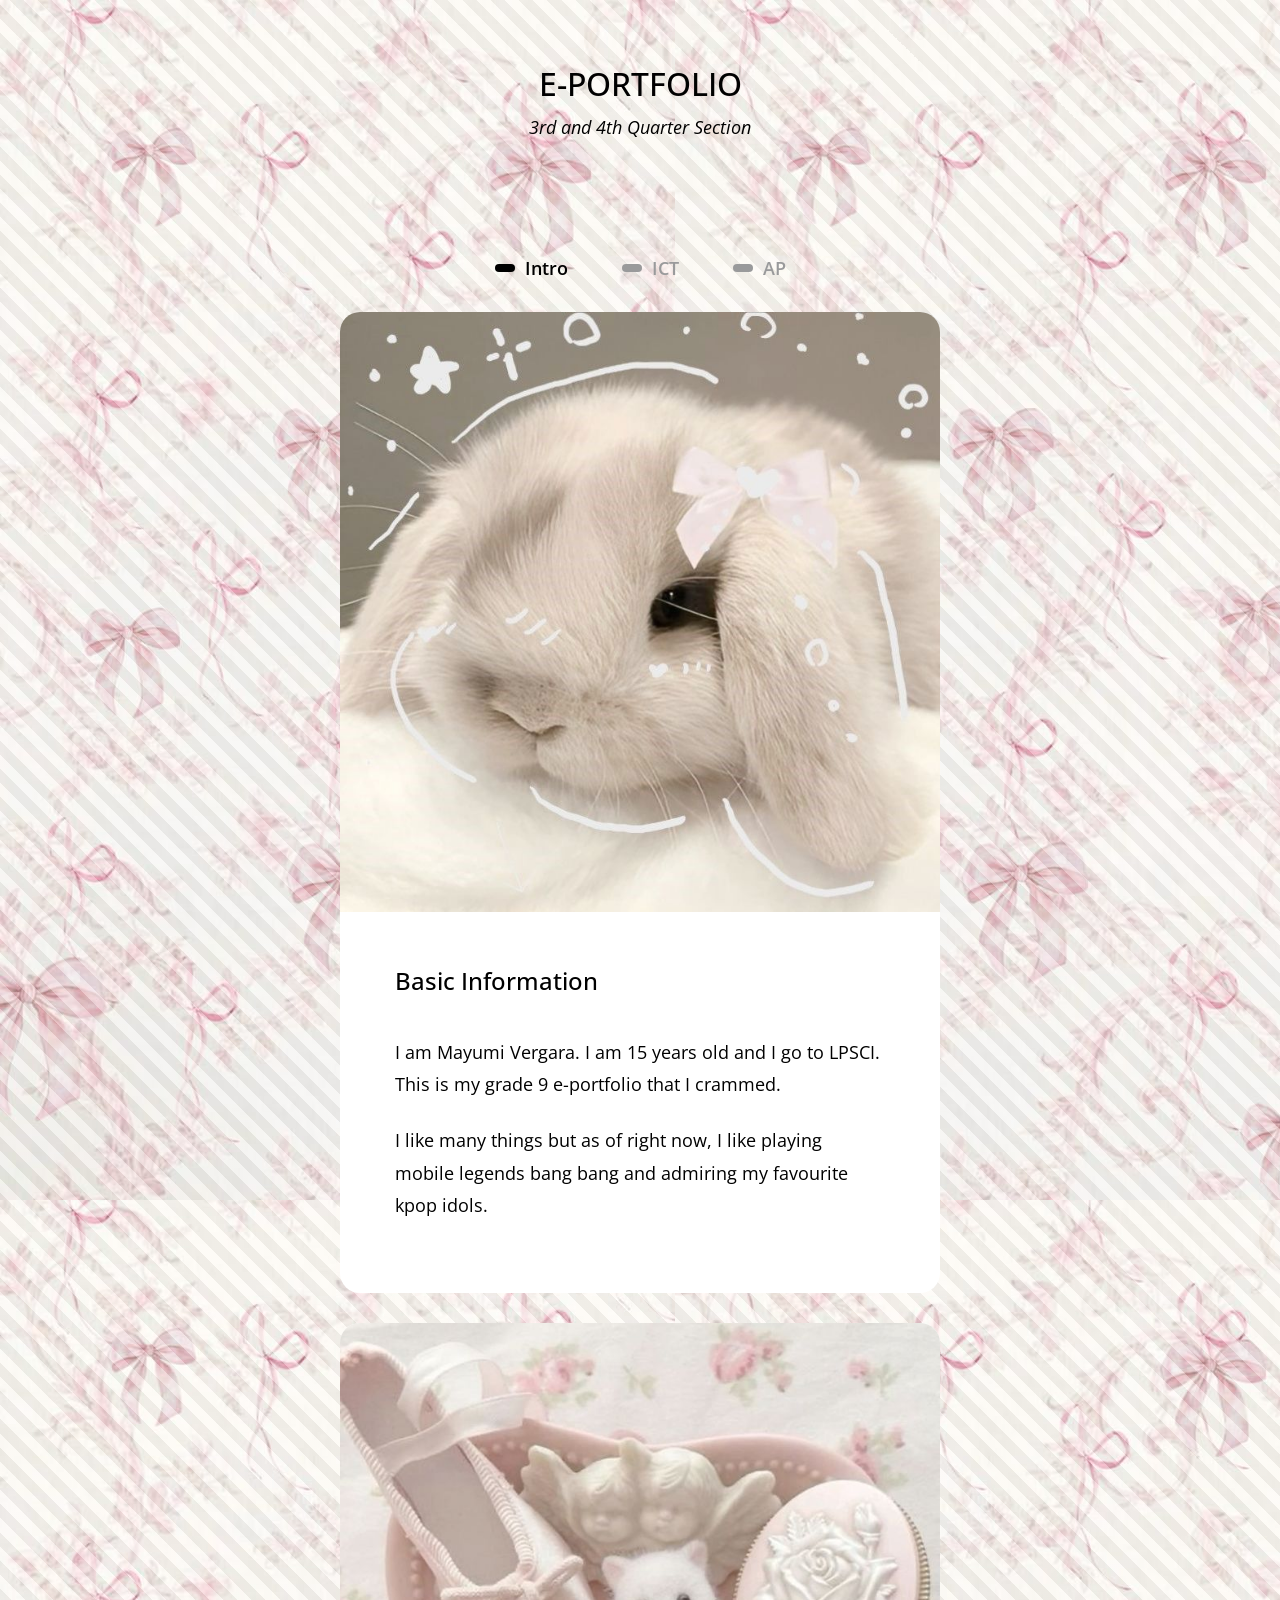
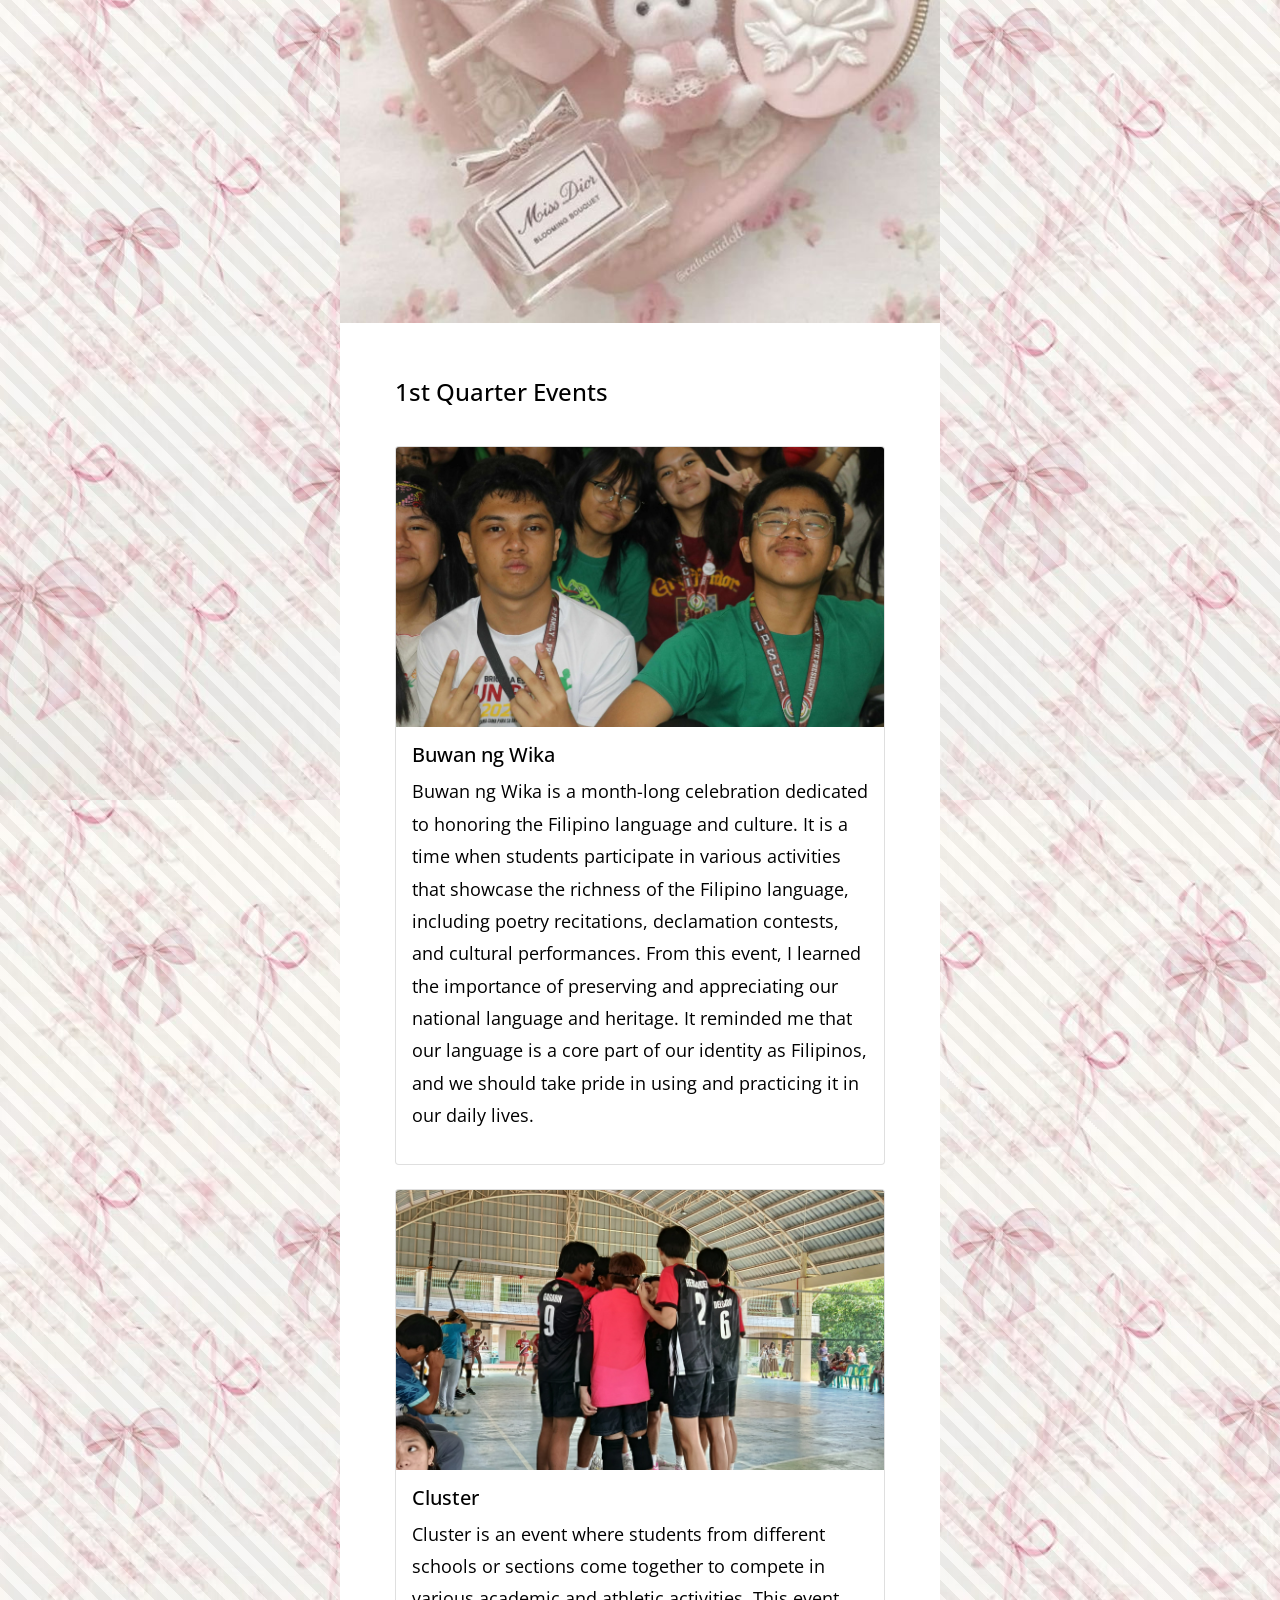
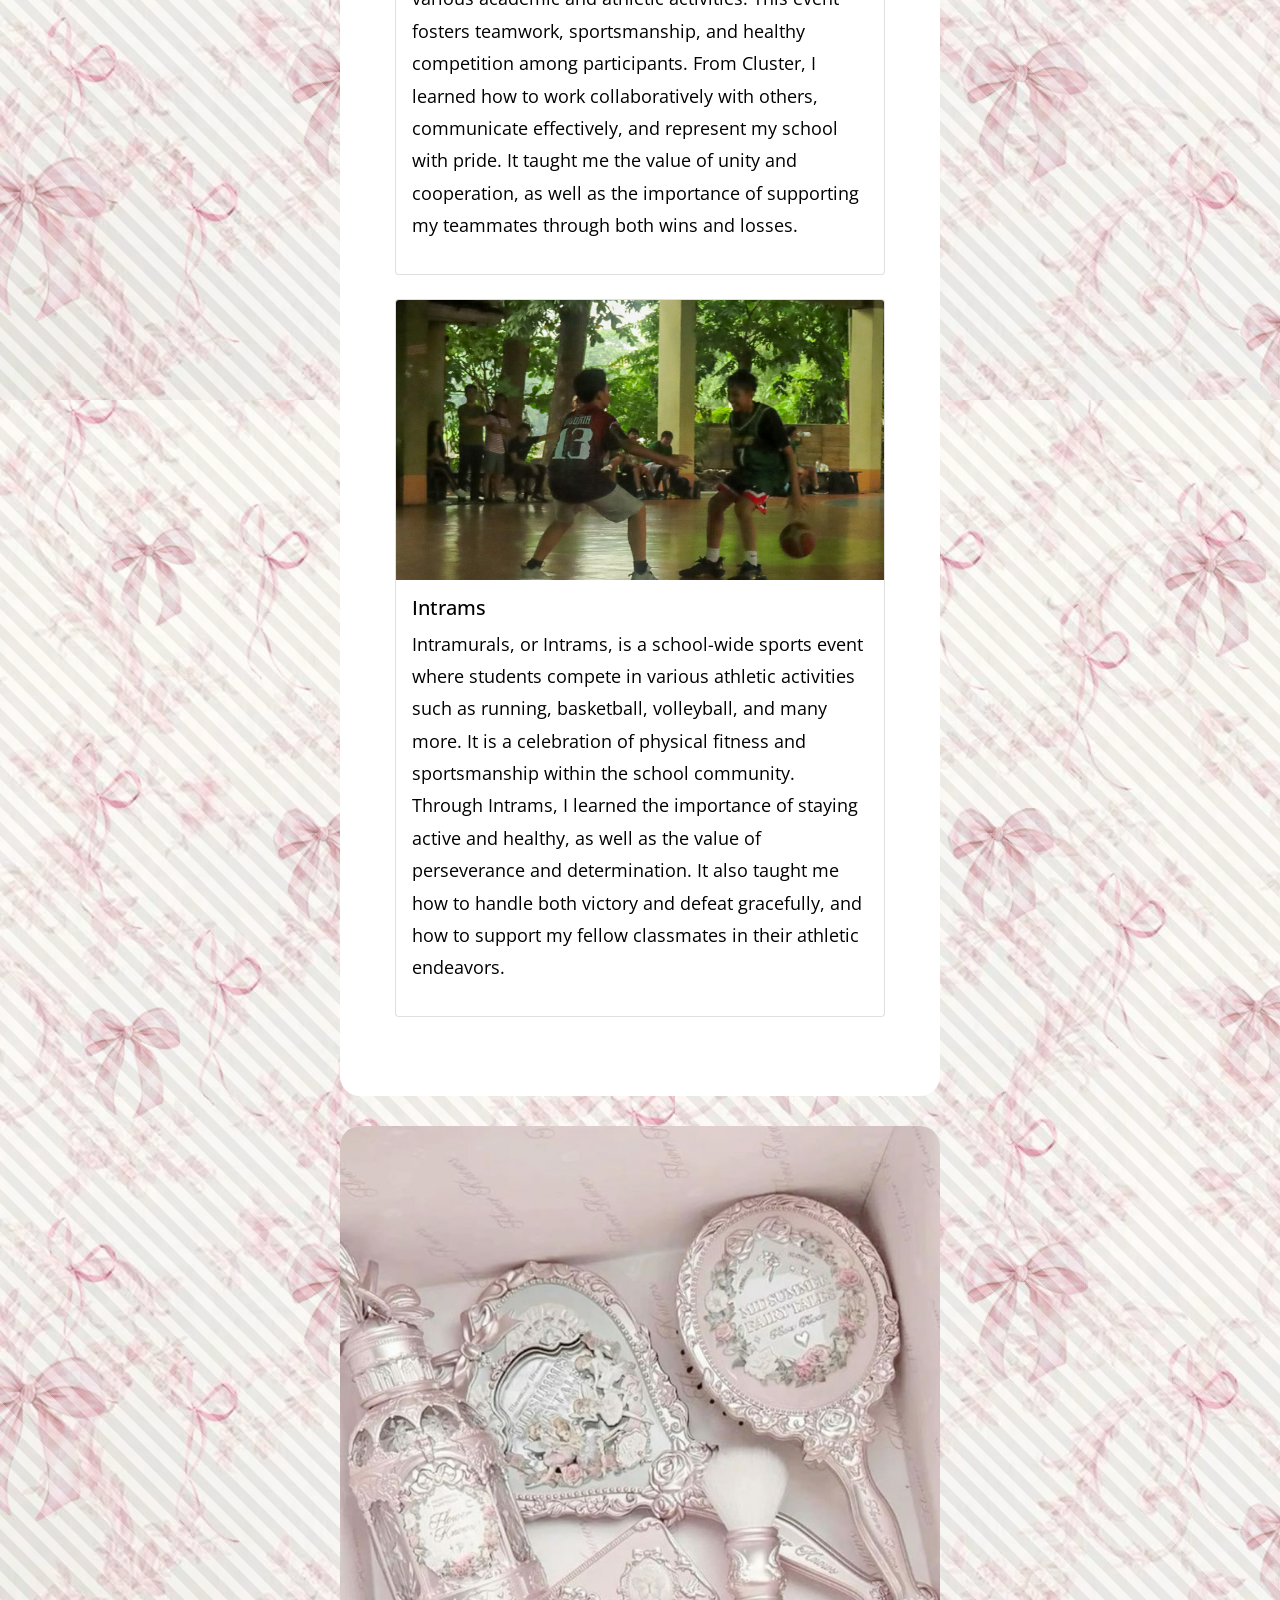
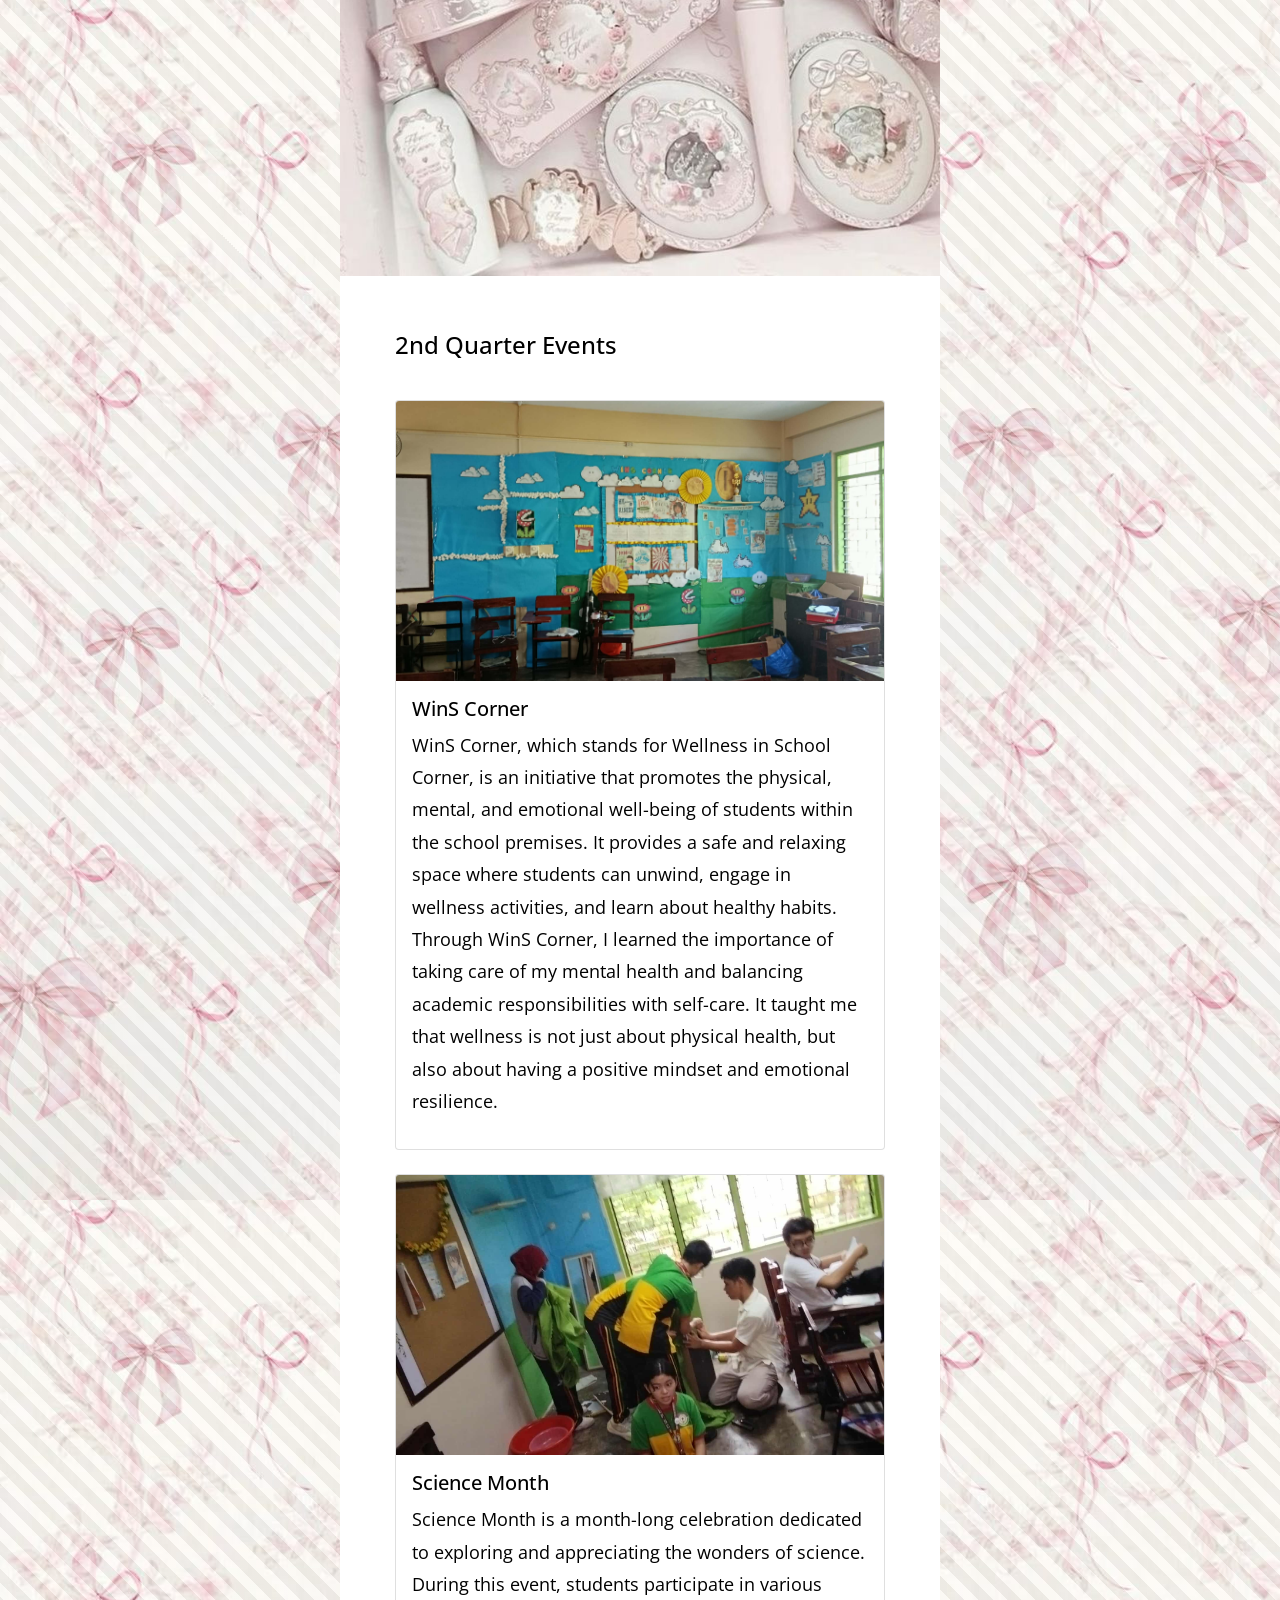
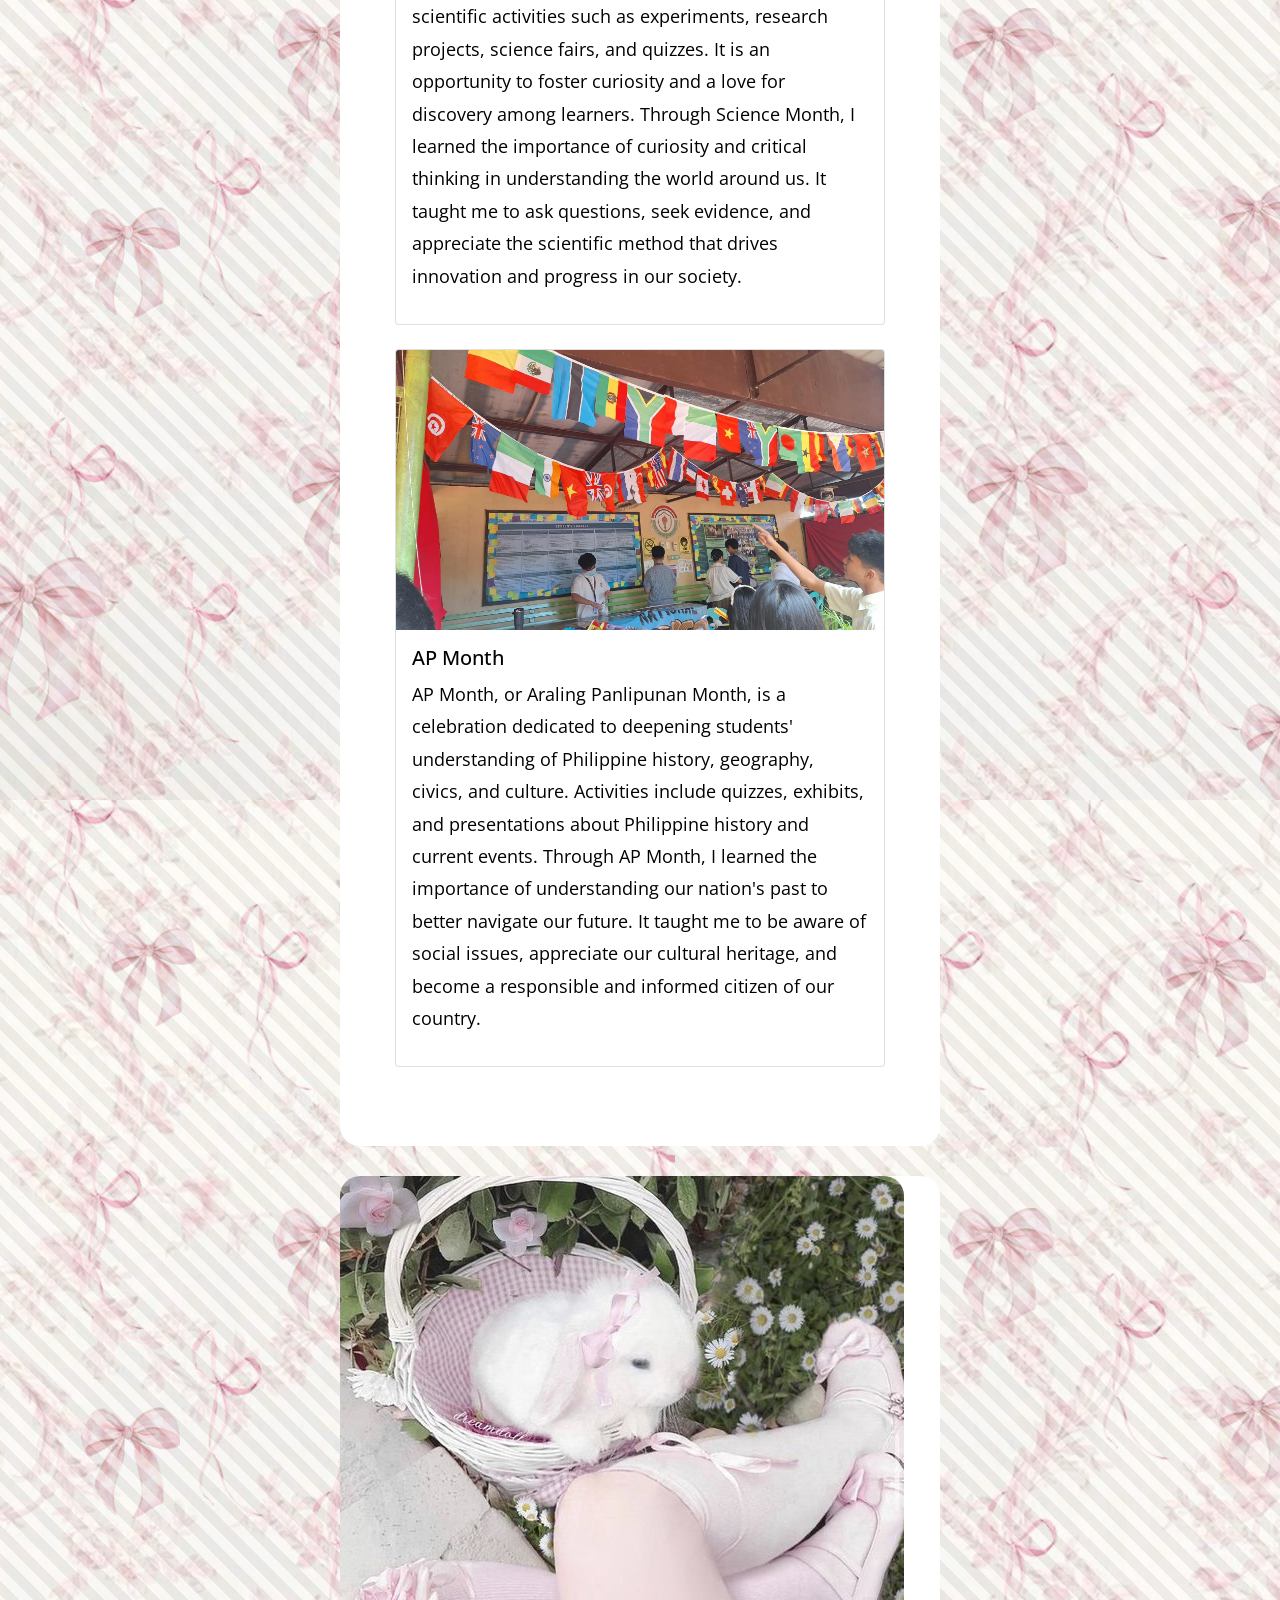
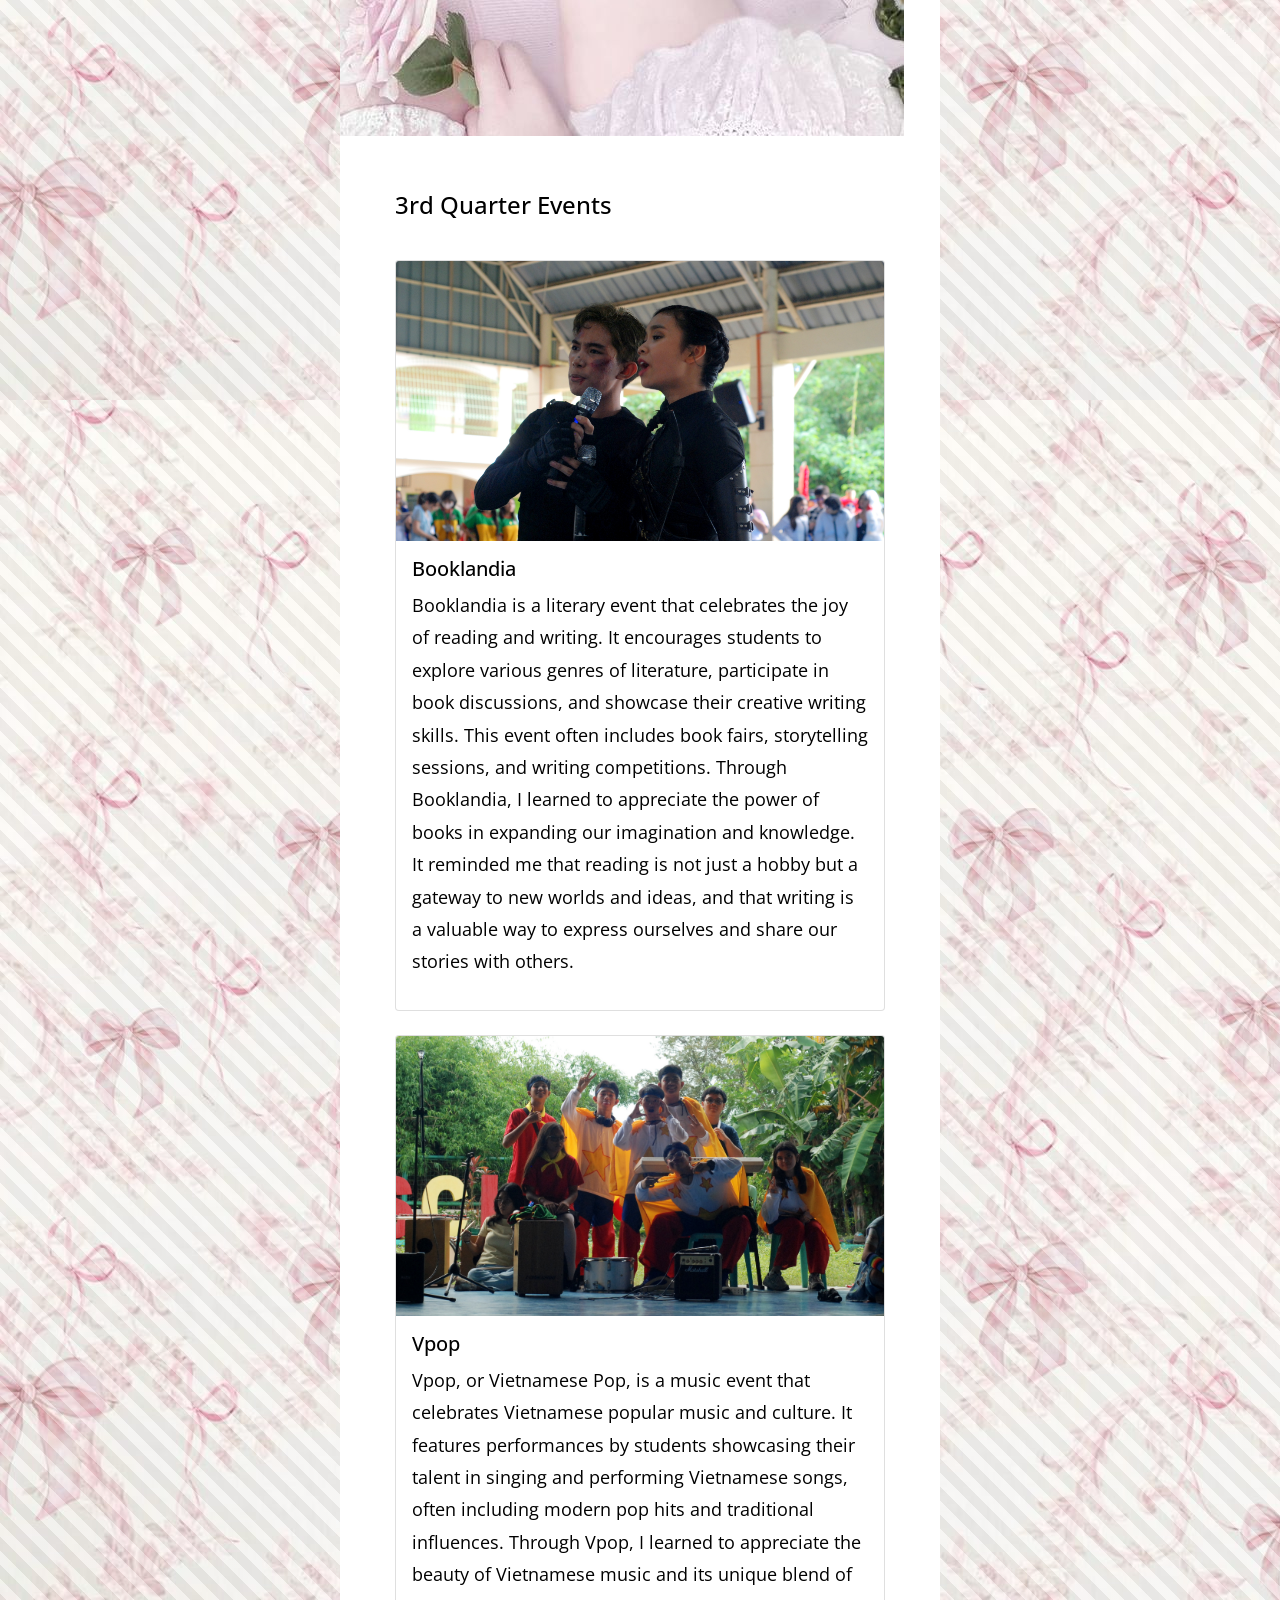
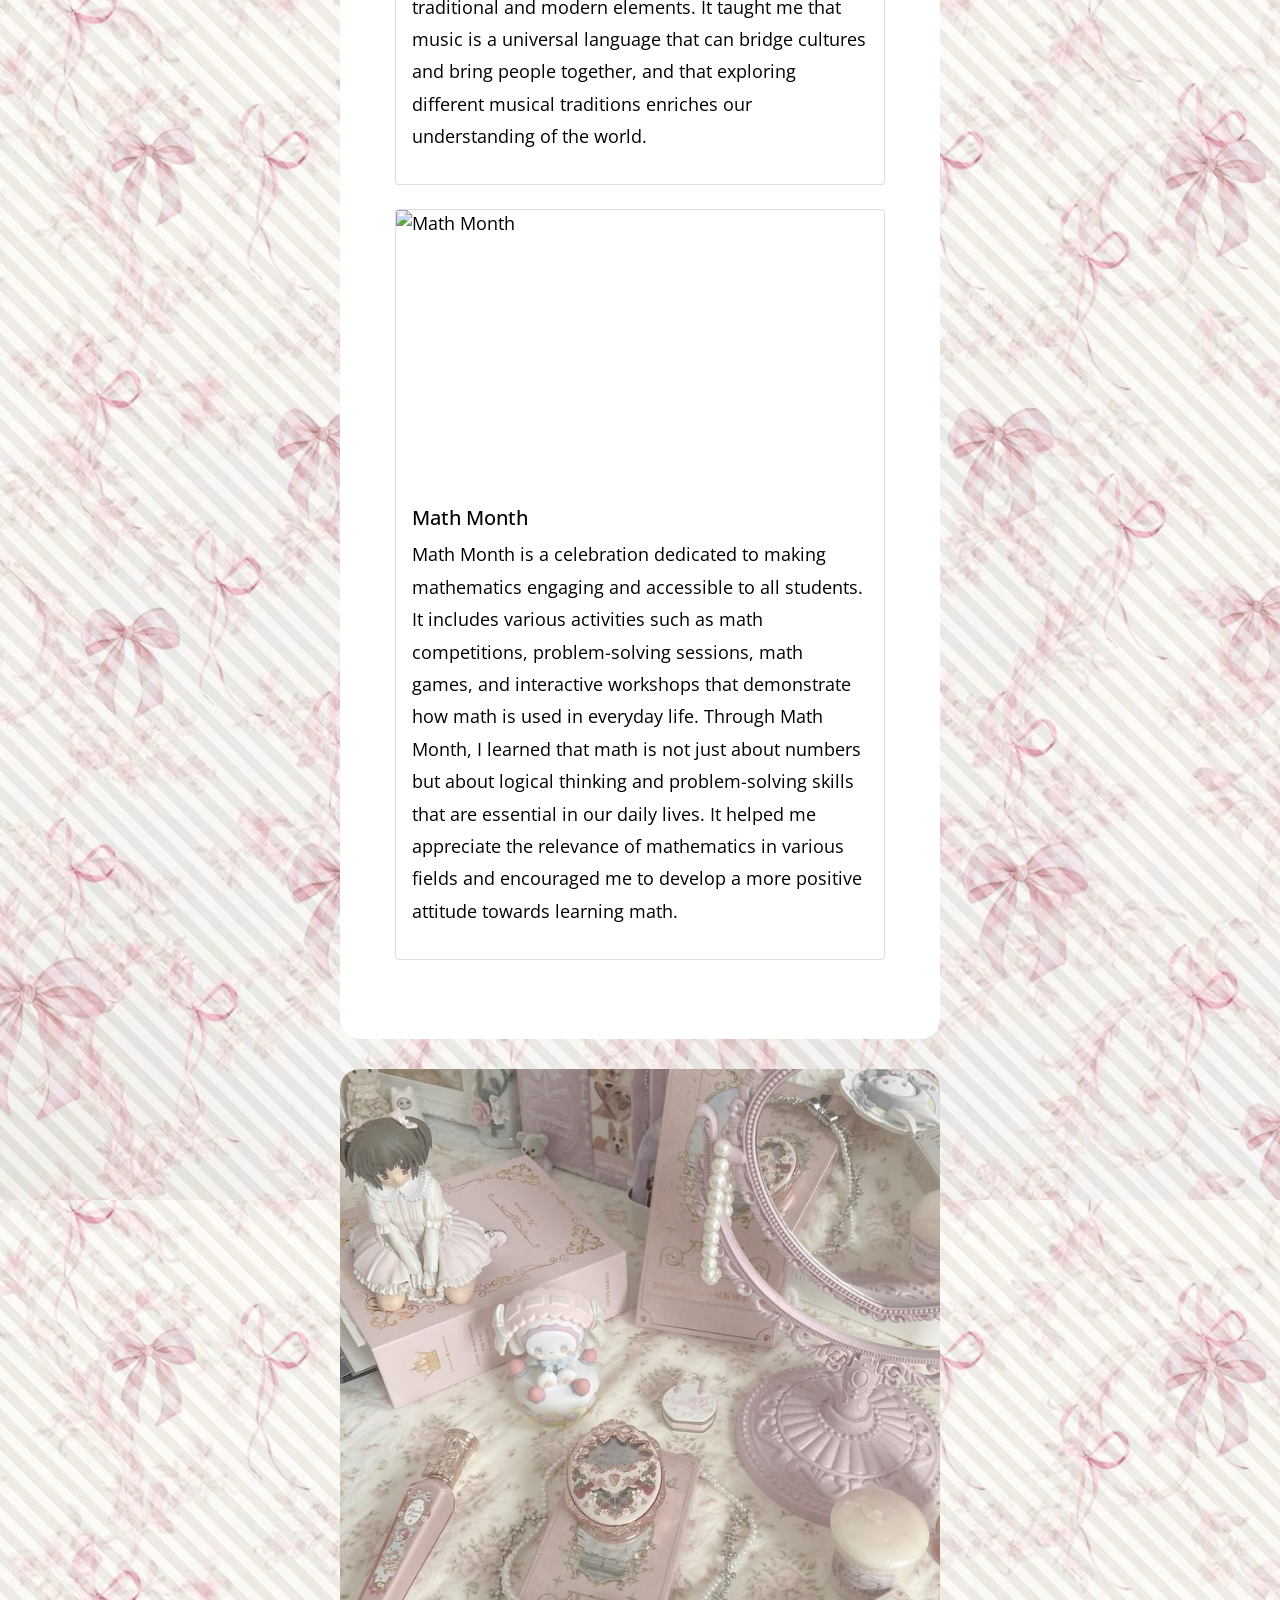
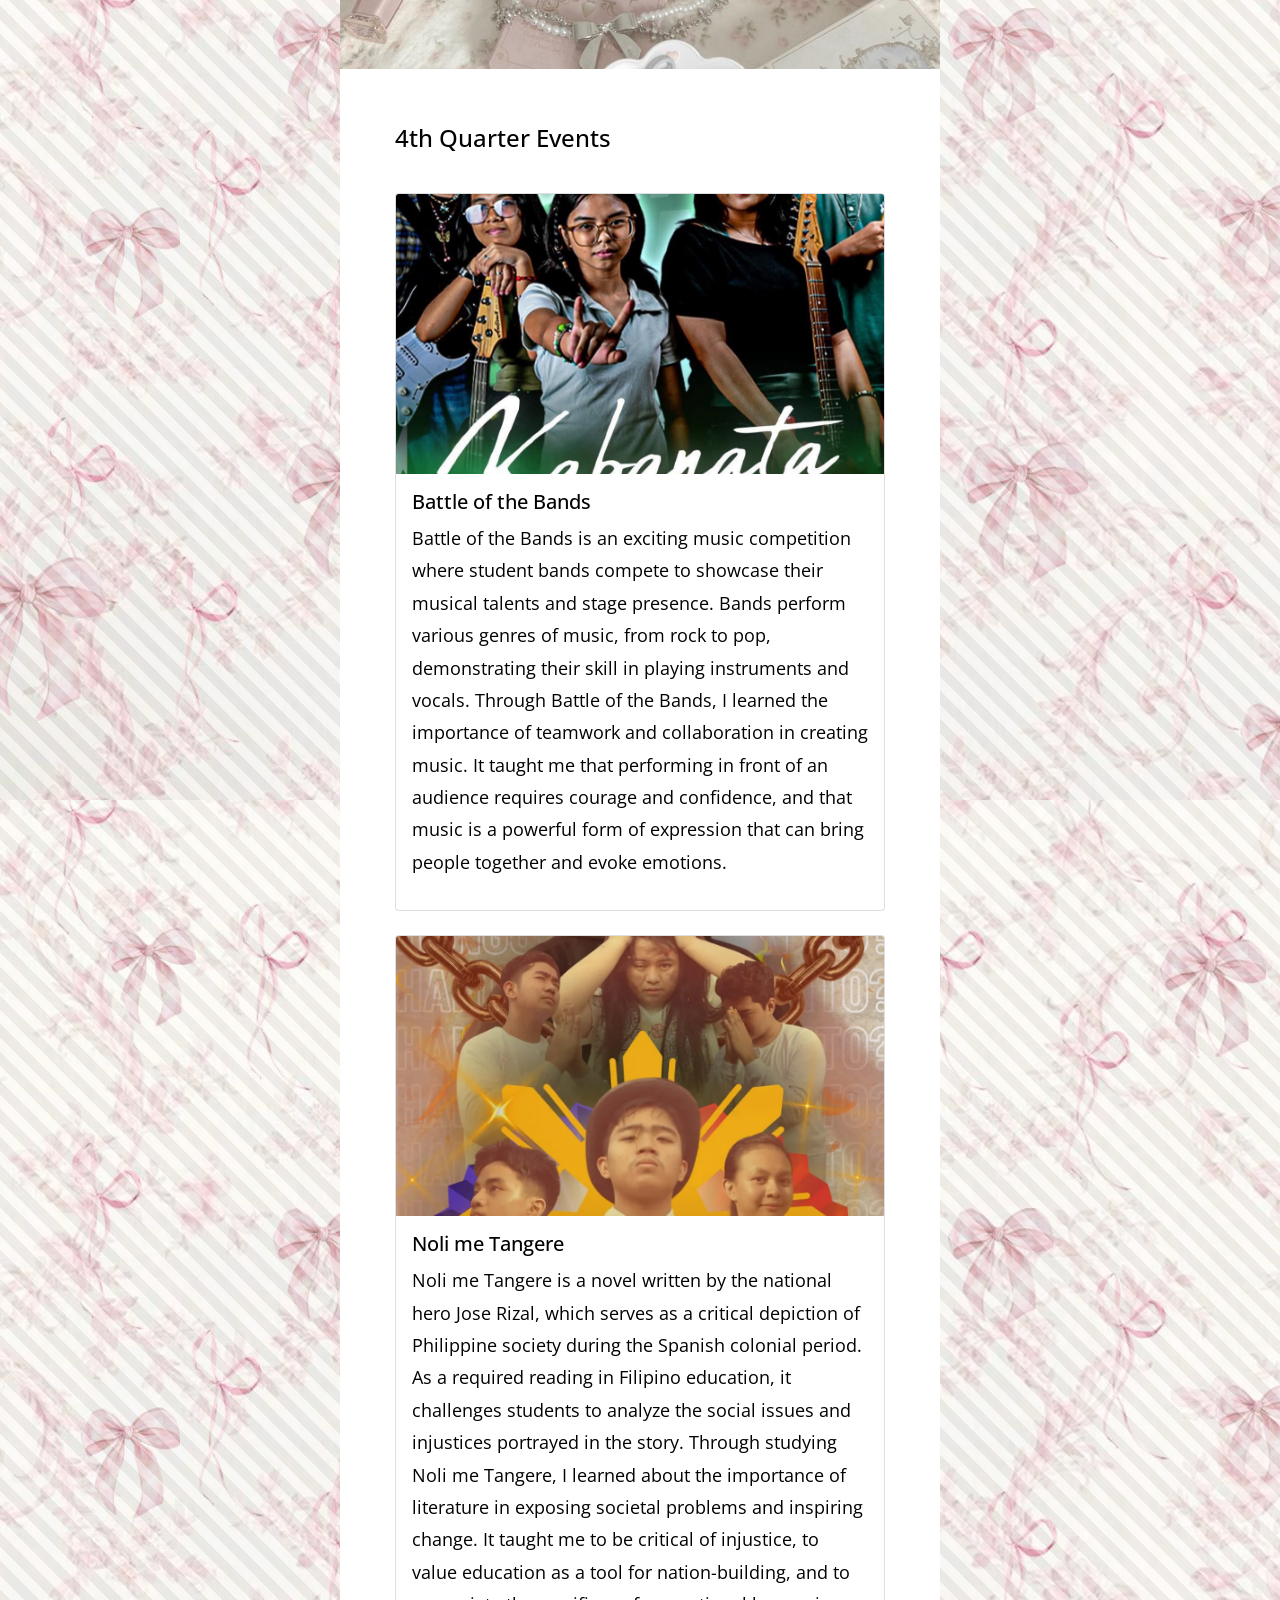
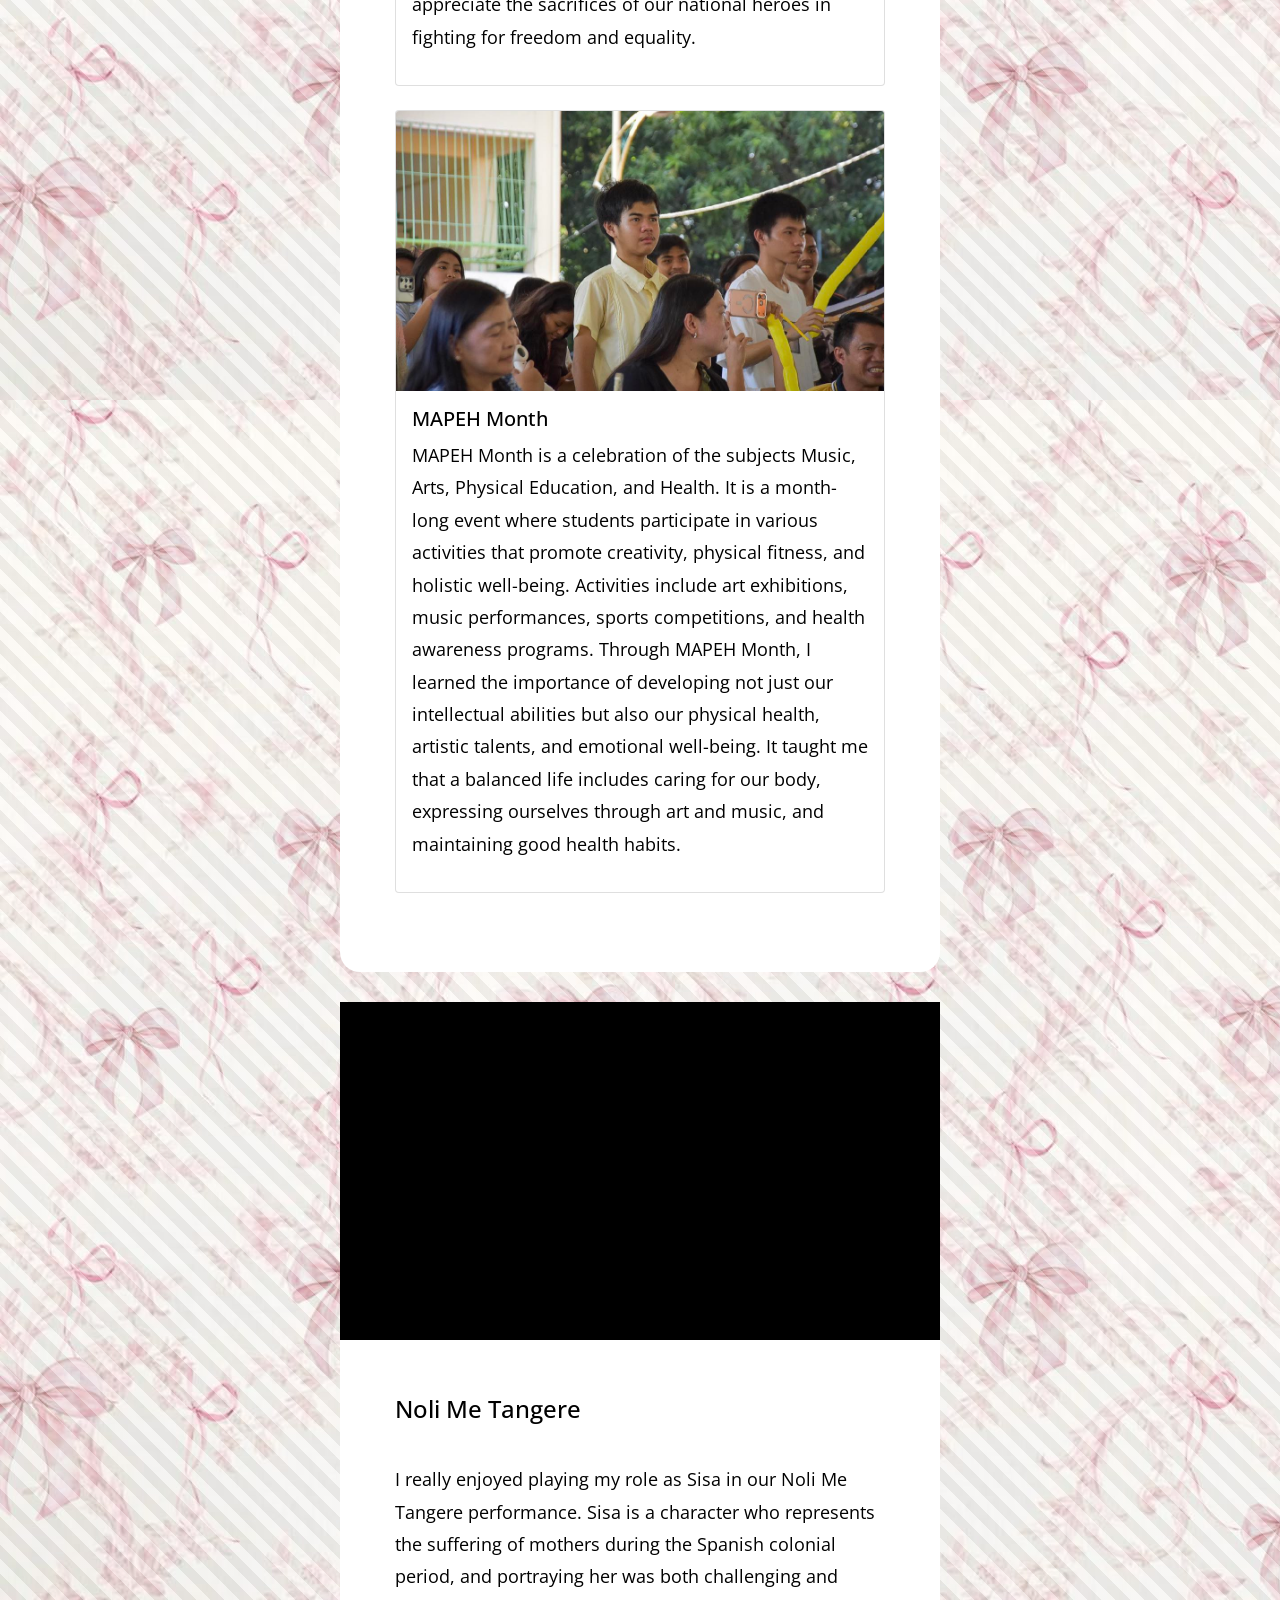
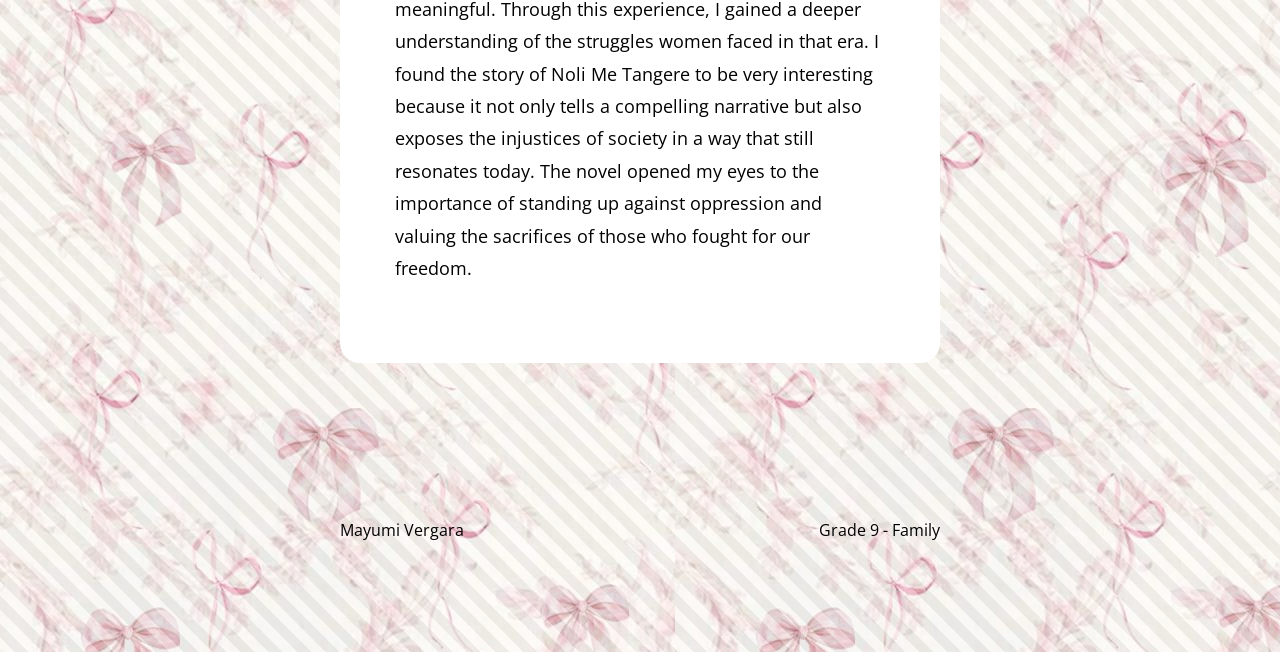
==== commit b07554ed: "dad" ====
--- a/index.html
+++ b/index.html
@@ -48,7 +48,7 @@
                 </p>
                 <p>
                     I like many things but as of right now, I like playing mobile legends bang bang
-                    and Arknights endfield. I always stay up late because I am always on the grind.
+                    and admiring my favourite kpop idols.
                 </p>
             </div>
         </div>
@@ -65,6 +65,7 @@
                             <img src="img/BW1.jpg" alt="Buwan ng Wika" class="card-img-top" />
                             <div class="card-body p-3">
                                 <h3 class="h5 mb-0">Buwan ng Wika</h3>
+                                <p class="mt-2">Buwan ng Wika is a month-long celebration dedicated to honoring the Filipino language and culture. It is a time when students participate in various activities that showcase the richness of the Filipino language, including poetry recitations, declamation contests, and cultural performances. From this event, I learned the importance of preserving and appreciating our national language and heritage. It reminded me that our language is a core part of our identity as Filipinos, and we should take pride in using and practicing it in our daily lives.</p>
                             </div>
                         </div>
                     </div>
@@ -73,6 +74,7 @@
                             <img src="img/cluster1.jpg" alt="Cluster" class="card-img-top" />
                             <div class="card-body p-3">
                                 <h3 class="h5 mb-0">Cluster</h3>
+                                <p class="mt-2">Cluster is an event where students from different schools or sections come together to compete in various academic and athletic activities. This event fosters teamwork, sportsmanship, and healthy competition among participants. From Cluster, I learned how to work collaboratively with others, communicate effectively, and represent my school with pride. It taught me the value of unity and cooperation, as well as the importance of supporting my teammates through both wins and losses.</p>
                             </div>
                         </div>
                     </div>
@@ -81,6 +83,7 @@
                             <img src="img/intrams.jpg" alt="Intrams" class="card-img-top" />
                             <div class="card-body p-3">
                                 <h3 class="h5 mb-0">Intrams</h3>
+                                <p class="mt-2">Intramurals, or Intrams, is a school-wide sports event where students compete in various athletic activities such as running, basketball, volleyball, and many more. It is a celebration of physical fitness and sportsmanship within the school community. Through Intrams, I learned the importance of staying active and healthy, as well as the value of perseverance and determination. It also taught me how to handle both victory and defeat gracefully, and how to support my fellow classmates in their athletic endeavors.</p>
                             </div>
                         </div>
                     </div>
@@ -100,6 +103,7 @@
                             <img src="img/WinSCorner.png" alt="WinS Corner" class="card-img-top" />
                             <div class="card-body p-3">
                                 <h3 class="h5 mb-0">WinS Corner</h3>
+                                <p class="mt-2">WinS Corner, which stands for Wellness in School Corner, is an initiative that promotes the physical, mental, and emotional well-being of students within the school premises. It provides a safe and relaxing space where students can unwind, engage in wellness activities, and learn about healthy habits. Through WinS Corner, I learned the importance of taking care of my mental health and balancing academic responsibilities with self-care. It taught me that wellness is not just about physical health, but also about having a positive mindset and emotional resilience.</p>
                             </div>
                         </div>
                     </div>
@@ -108,6 +112,7 @@
                             <img src="img/science-month.png" alt="Science Month" class="card-img-top" />
                             <div class="card-body p-3">
                                 <h3 class="h5 mb-0">Science Month</h3>
+                                <p class="mt-2">Science Month is a month-long celebration dedicated to exploring and appreciating the wonders of science. During this event, students participate in various scientific activities such as experiments, research projects, science fairs, and quizzes. It is an opportunity to foster curiosity and a love for discovery among learners. Through Science Month, I learned the importance of curiosity and critical thinking in understanding the world around us. It taught me to ask questions, seek evidence, and appreciate the scientific method that drives innovation and progress in our society.</p>
                             </div>
                         </div>
                     </div>
@@ -116,6 +121,7 @@
                             <img src="img/ap-month.png" alt="AP Month" class="card-img-top" />
                             <div class="card-body p-3">
                                 <h3 class="h5 mb-0">AP Month</h3>
+                                <p class="mt-2">AP Month, or Araling Panlipunan Month, is a celebration dedicated to deepening students' understanding of Philippine history, geography, civics, and culture. Activities include quizzes, exhibits, and presentations about Philippine history and current events. Through AP Month, I learned the importance of understanding our nation's past to better navigate our future. It taught me to be aware of social issues, appreciate our cultural heritage, and become a responsible and informed citizen of our country.</p>
                             </div>
                         </div>
                     </div>
@@ -135,6 +141,7 @@
                             <img src="img/booklandia.png" alt="Booklandia" class="card-img-top" />
                             <div class="card-body p-3">
                                 <h3 class="h5 mb-0">Booklandia</h3>
+                                <p class="mt-2">Booklandia is a literary event that celebrates the joy of reading and writing. It encourages students to explore various genres of literature, participate in book discussions, and showcase their creative writing skills. This event often includes book fairs, storytelling sessions, and writing competitions. Through Booklandia, I learned to appreciate the power of books in expanding our imagination and knowledge. It reminded me that reading is not just a hobby but a gateway to new worlds and ideas, and that writing is a valuable way to express ourselves and share our stories with others.</p>
                             </div>
                         </div>
                     </div>
@@ -143,6 +150,7 @@
                             <img src="img/vpop.png" alt="Vpop" class="card-img-top" />
                             <div class="card-body p-3">
                                 <h3 class="h5 mb-0">Vpop</h3>
+                                <p class="mt-2">Vpop, or Vietnamese Pop, is a music event that celebrates Vietnamese popular music and culture. It features performances by students showcasing their talent in singing and performing Vietnamese songs, often including modern pop hits and traditional influences. Through Vpop, I learned to appreciate the beauty of Vietnamese music and its unique blend of traditional and modern elements. It taught me that music is a universal language that can bridge cultures and bring people together, and that exploring different musical traditions enriches our understanding of the world.</p>
                             </div>
                         </div>
                     </div>
@@ -151,6 +159,7 @@
                             <img src="img/math-month.png" alt="Math Month" class="card-img-top" />
                             <div class="card-body p-3">
                                 <h3 class="h5 mb-0">Math Month</h3>
+                                <p class="mt-2">Math Month is a celebration dedicated to making mathematics engaging and accessible to all students. It includes various activities such as math competitions, problem-solving sessions, math games, and interactive workshops that demonstrate how math is used in everyday life. Through Math Month, I learned that math is not just about numbers but about logical thinking and problem-solving skills that are essential in our daily lives. It helped me appreciate the relevance of mathematics in various fields and encouraged me to develop a more positive attitude towards learning math.</p>
                             </div>
                         </div>
                     </div>
@@ -170,6 +179,7 @@
                             <img src="img/botb.png" alt="Battle of the Bands" class="card-img-top" />
                             <div class="card-body p-3">
                                 <h3 class="h5 mb-0">Battle of the Bands</h3>
+                                <p class="mt-2">Battle of the Bands is an exciting music competition where student bands compete to showcase their musical talents and stage presence. Bands perform various genres of music, from rock to pop, demonstrating their skill in playing instruments and vocals. Through Battle of the Bands, I learned the importance of teamwork and collaboration in creating music. It taught me that performing in front of an audience requires courage and confidence, and that music is a powerful form of expression that can bring people together and evoke emotions.</p>
                             </div>
                         </div>
                     </div>
@@ -178,6 +188,7 @@
                             <img src="img/noli-me-tangere.png" alt="Noli me Tangere" class="card-img-top" />
                             <div class="card-body p-3">
                                 <h3 class="h5 mb-0">Noli me Tangere</h3>
+                                <p class="mt-2">Noli me Tangere is a novel written by the national hero Jose Rizal, which serves as a critical depiction of Philippine society during the Spanish colonial period. As a required reading in Filipino education, it challenges students to analyze the social issues and injustices portrayed in the story. Through studying Noli me Tangere, I learned about the importance of literature in exposing societal problems and inspiring change. It taught me to be critical of injustice, to value education as a tool for nation-building, and to appreciate the sacrifices of our national heroes in fighting for freedom and equality.</p>
                             </div>
                         </div>
                     </div>
@@ -186,6 +197,7 @@
                             <img src="img/mapeh-month.png" alt="MAPEH Month" class="card-img-top" />
                             <div class="card-body p-3">
                                 <h3 class="h5 mb-0">MAPEH Month</h3>
+                                <p class="mt-2">MAPEH Month is a celebration of the subjects Music, Arts, Physical Education, and Health. It is a month-long event where students participate in various activities that promote creativity, physical fitness, and holistic well-being. Activities include art exhibitions, music performances, sports competitions, and health awareness programs. Through MAPEH Month, I learned the importance of developing not just our intellectual abilities but also our physical health, artistic talents, and emotional well-being. It taught me that a balanced life includes caring for our body, expressing ourselves through art and music, and maintaining good health habits.</p>
                             </div>
                         </div>
                     </div>
@@ -195,11 +207,11 @@
 
 <div class="tm-content-container">
   <figure class="mb-0">
-    <!-- Responsive YouTube embed -->
+    <!-- Responsive Google Drive embed -->
     <div class="video-container">
       <iframe 
-        src="https://www.youtube.com/embed/VIDEO_ID" 
-        title="YouTube video player" 
+        src="https://drive.google.com/file/d/1S_AuxlT-YRXd7fa8oveV1gddOMZrWzBi/preview"
+        title="Noli Me Tangere Video Player" 
         frameborder="0" 
         allow="accelerometer; autoplay; clipboard-write; encrypted-media; gyroscope; picture-in-picture" 
         allowfullscreen>
@@ -209,7 +221,7 @@
   <div class="tm-content">
     <h2 class="tm-page-title">Noli Me Tangere</h2>
     <p class="mb-4">
-      <!-- Your description here -->
+      I really enjoyed playing my role as Sisa in our Noli Me Tangere performance. Sisa is a character who represents the suffering of mothers during the Spanish colonial period, and portraying her was both challenging and meaningful. Through this experience, I gained a deeper understanding of the struggles women faced in that era. I found the story of Noli Me Tangere to be very interesting because it not only tells a compelling narrative but also exposes the injustices of society in a way that still resonates today. The novel opened my eyes to the importance of standing up against oppression and valuing the sacrifices of those who fought for our freedom.
     </p>
     <p>
       <!-- Additional text here -->
